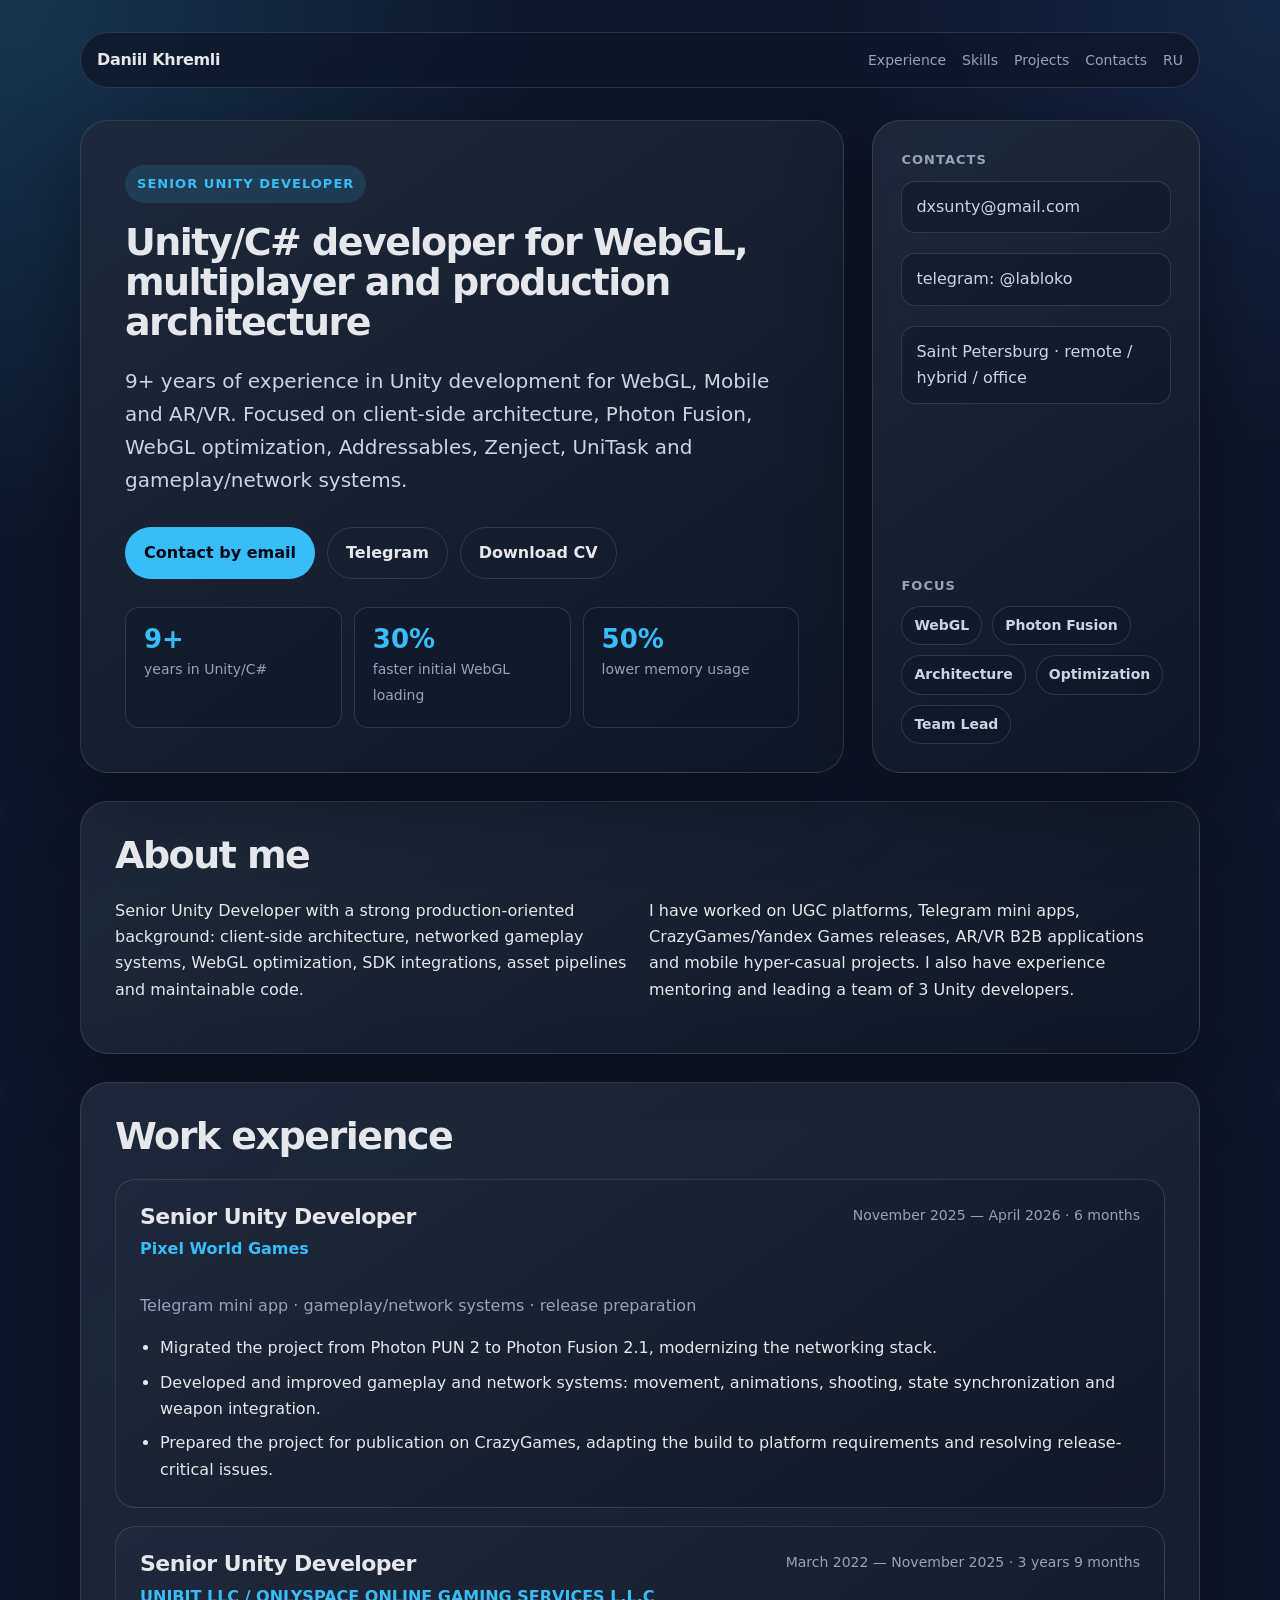
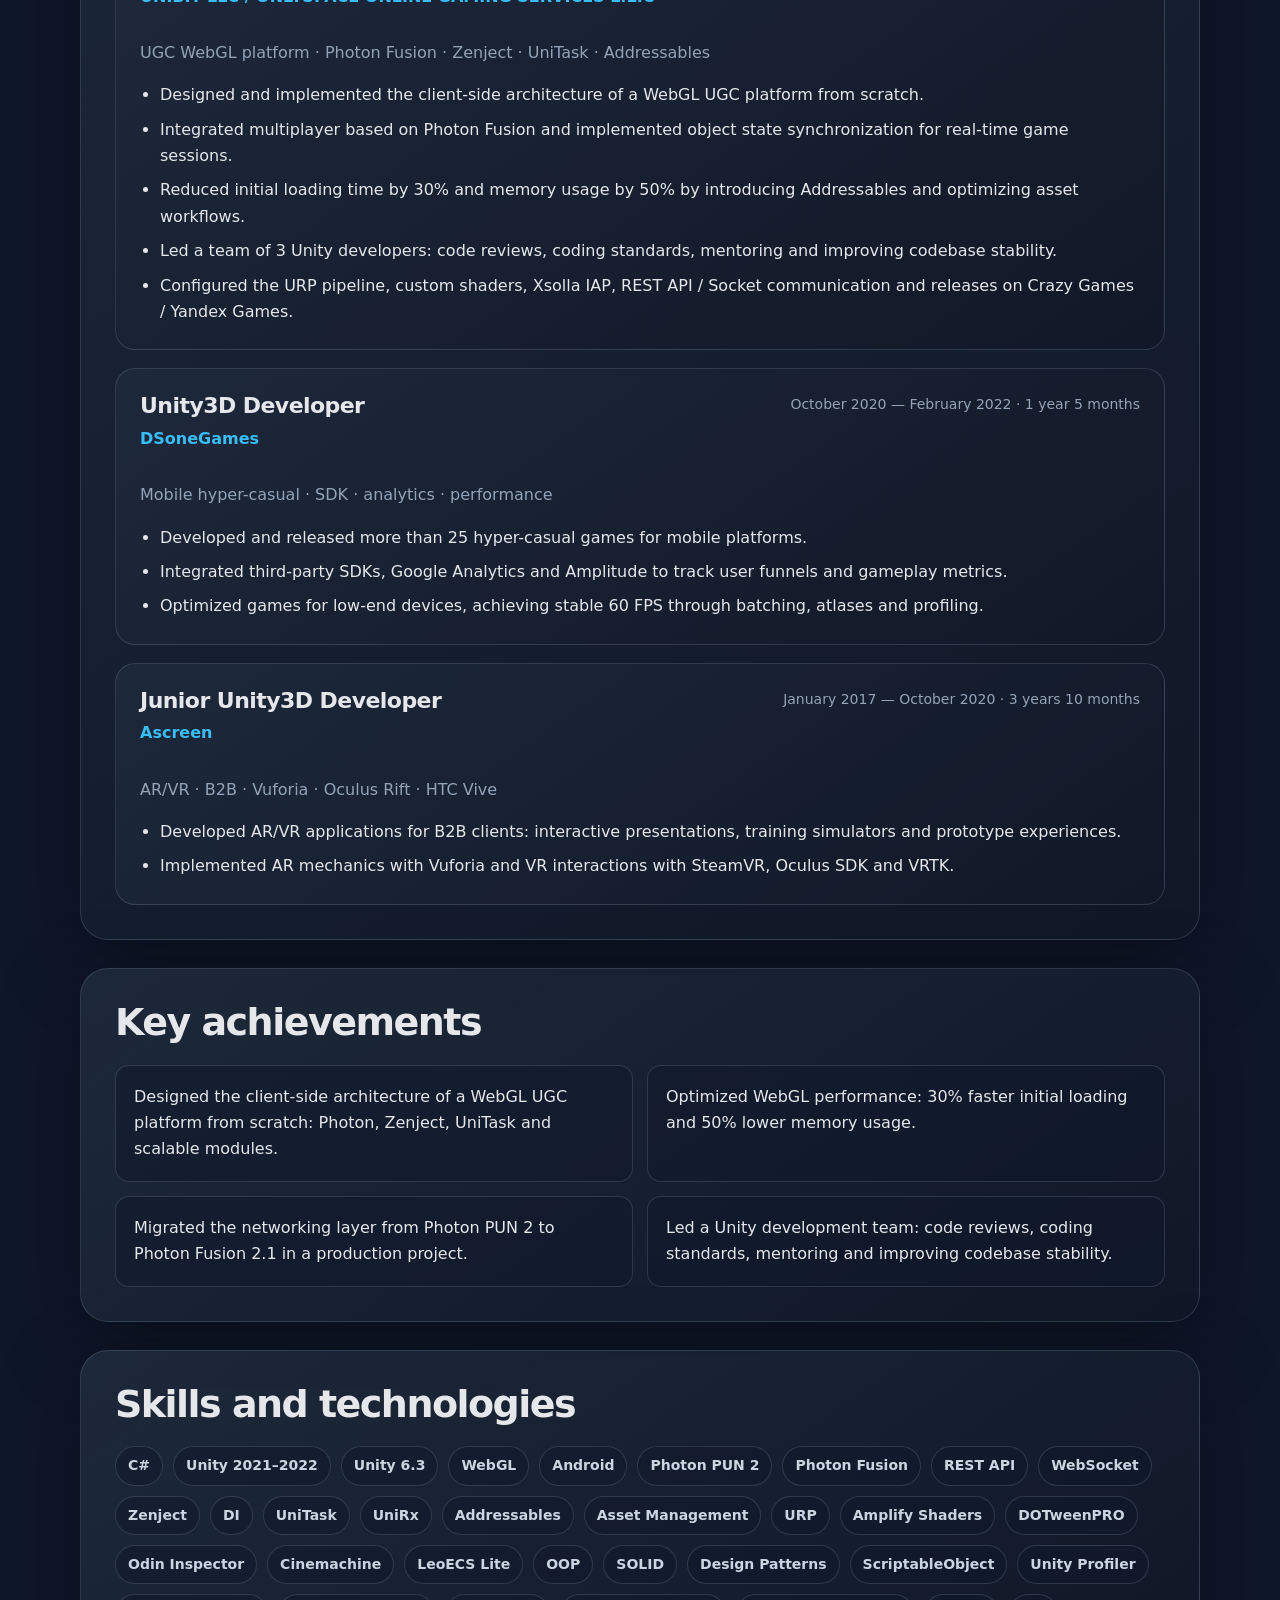
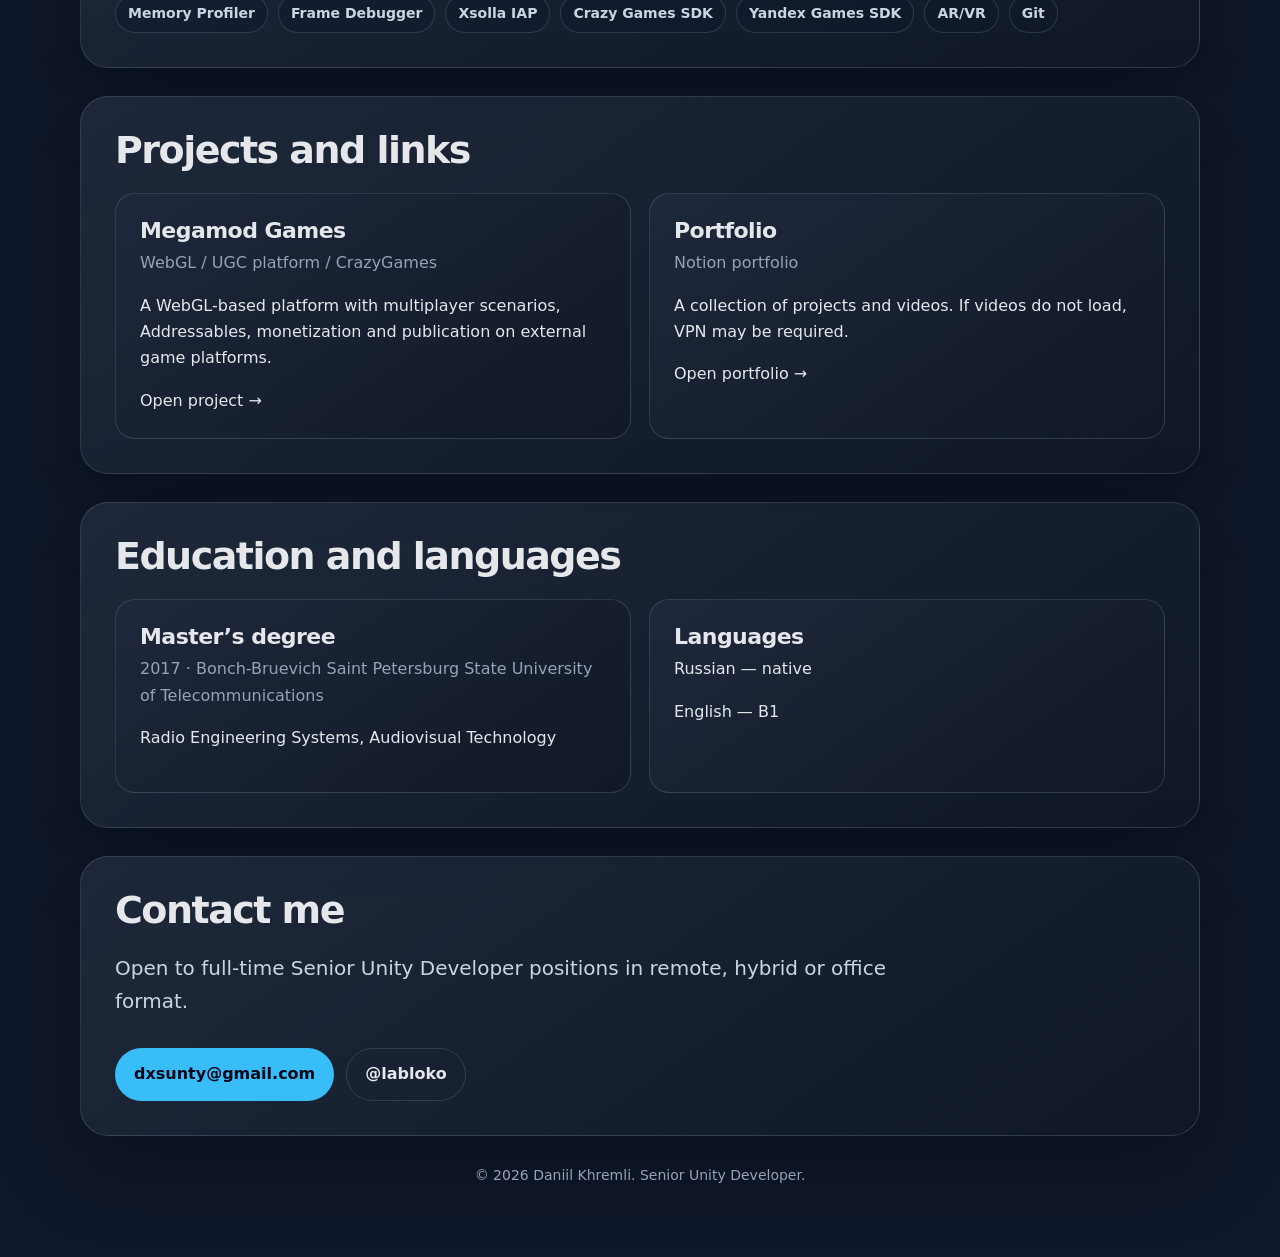
==== cv-en/index-en.html @ f2cdb1a5 "add en version and main index" ====
<!DOCTYPE html>
<html lang="en">
<head>
    <meta charset="UTF-8" />
    <meta name="viewport" content="width=device-width, initial-scale=1.0" />

    <meta name="description" content="Daniil Khremli — Senior Unity Developer. 9+ years of experience in Unity/C#, WebGL, Photon Fusion, Zenject, UniTask, Addressables, AR/VR and mobile development." />
    <meta name="keywords" content="Unity Developer, Senior Unity Developer, Unity WebGL, Photon Fusion, C#, Zenject, UniTask, Addressables, AR VR, Game Developer" />
    <meta name="author" content="Daniil Khremli" />

    <meta property="og:title" content="Daniil Khremli — Senior Unity Developer" />
    <meta property="og:description" content="Senior Unity Developer with 9+ years of experience in WebGL, Mobile, AR/VR, Photon Fusion and Unity project architecture." />
    <meta property="og:type" content="website" />

    <title>Daniil Khremli — Senior Unity Developer</title>

    <link rel="stylesheet" href="../styles.css" />
</head>
<body>
<main class="page">
    <nav class="nav" aria-label="Main navigation">
        <a href="#top" class="nav-name">Daniil Khremli</a>
        <div class="nav-links">
            <a href="#experience">Experience</a>
            <a href="#skills">Skills</a>
            <a href="#projects">Projects</a>
            <a href="#contacts">Contacts</a>
            <a href="../cv-ru/index-ru.html">RU</a>
        </div>
    </nav>

    <header class="hero" id="top">
        <section class="hero-main" aria-labelledby="hero-title">
            <p class="eyebrow">Senior Unity Developer</p>

            <h2 id="hero-title">
                Unity/C# developer for WebGL, multiplayer and production architecture
            </h2>

            <p class="lead">
                9+ years of experience in Unity development for WebGL, Mobile and AR/VR.
                Focused on client-side architecture, Photon Fusion, WebGL optimization,
                Addressables, Zenject, UniTask and gameplay/network systems.
            </p>

            <div class="actions">
                <a class="button" href="mailto:dxsunty@gmail.com">Contact by email</a>
                <a class="button secondary" href="https://t.me/labloko" target="_blank" rel="noopener noreferrer">Telegram</a>
                <a class="button secondary" href="../assets/Daniil-Khremli-CV-EN.pdf" target="_blank" rel="noopener noreferrer">Download CV</a>
            </div>

            <div class="stats" aria-label="Key metrics">
                <div class="stat">
                    <strong>9+</strong>
                    <span>years in Unity/C#</span>
                </div>
                <div class="stat">
                    <strong>30%</strong>
                    <span>faster initial WebGL loading</span>
                </div>
                <div class="stat">
                    <strong>50%</strong>
                    <span>lower memory usage</span>
                </div>
            </div>
        </section>

        <aside class="hero-side" aria-label="Contact information">
            <div>
                <p class="side-title">Contacts</p>
                <ul class="contact-list">
                    <li><a href="mailto:dxsunty@gmail.com">dxsunty@gmail.com</a></li>
                    <li><a href="https://t.me/labloko" target="_blank" rel="noopener noreferrer">telegram: @labloko</a></li>
                    <li><span>Saint Petersburg · remote / hybrid / office</span></li>
                </ul>
            </div>

            <div>
                <p class="side-title">Focus</p>
                <div class="tags">
                    <span class="tag">WebGL</span>
                    <span class="tag">Photon Fusion</span>
                    <span class="tag">Architecture</span>
                    <span class="tag">Optimization</span>
                    <span class="tag">Team Lead</span>
                </div>
            </div>
        </aside>
    </header>

    <section class="section" aria-labelledby="about-title">
        <h2 id="about-title">About me</h2>
        <div class="grid-2">
            <p>
                Senior Unity Developer with a strong production-oriented background:
                client-side architecture, networked gameplay systems, WebGL optimization,
                SDK integrations, asset pipelines and maintainable code.
            </p>
            <p>
                I have worked on UGC platforms, Telegram mini apps, CrazyGames/Yandex Games
                releases, AR/VR B2B applications and mobile hyper-casual projects.
                I also have experience mentoring and leading a team of 3 Unity developers.
            </p>
        </div>
    </section>

    <section class="section" id="experience" aria-labelledby="experience-title">
        <h2 id="experience-title">Work experience</h2>

        <div class="cards">
            <article class="card">
                <div class="card-header">
                    <div>
                        <h3>Senior Unity Developer</h3>
                        <p class="company">Pixel World Games</p>
                    </div>
                    <p class="period">November 2025 — April 2026 · 6 months</p>
                </div>

                <p class="muted">Telegram mini app · gameplay/network systems · release preparation</p>

                <ul>
                    <li>Migrated the project from Photon PUN 2 to Photon Fusion 2.1, modernizing the networking stack.</li>
                    <li>Developed and improved gameplay and network systems: movement, animations, shooting, state synchronization and weapon integration.</li>
                    <li>Prepared the project for publication on CrazyGames, adapting the build to platform requirements and resolving release-critical issues.</li>
                </ul>
            </article>

            <article class="card">
                <div class="card-header">
                    <div>
                        <h3>Senior Unity Developer</h3>
                        <p class="company">UNIBIT LLC / ONLYSPACE ONLINE GAMING SERVICES L.L.C</p>
                    </div>
                    <p class="period">March 2022 — November 2025 · 3 years 9 months</p>
                </div>

                <p class="muted">UGC WebGL platform · Photon Fusion · Zenject · UniTask · Addressables</p>

                <ul>
                    <li>Designed and implemented the client-side architecture of a WebGL UGC platform from scratch.</li>
                    <li>Integrated multiplayer based on Photon Fusion and implemented object state synchronization for real-time game sessions.</li>
                    <li>Reduced initial loading time by 30% and memory usage by 50% by introducing Addressables and optimizing asset workflows.</li>
                    <li>Led a team of 3 Unity developers: code reviews, coding standards, mentoring and improving codebase stability.</li>
                    <li>Configured the URP pipeline, custom shaders, Xsolla IAP, REST API / Socket communication and releases on Crazy Games / Yandex Games.</li>
                </ul>
            </article>

            <article class="card">
                <div class="card-header">
                    <div>
                        <h3>Unity3D Developer</h3>
                        <p class="company">DSoneGames</p>
                    </div>
                    <p class="period">October 2020 — February 2022 · 1 year 5 months</p>
                </div>

                <p class="muted">Mobile hyper-casual · SDK · analytics · performance</p>

                <ul>
                    <li>Developed and released more than 25 hyper-casual games for mobile platforms.</li>
                    <li>Integrated third-party SDKs, Google Analytics and Amplitude to track user funnels and gameplay metrics.</li>
                    <li>Optimized games for low-end devices, achieving stable 60 FPS through batching, atlases and profiling.</li>
                </ul>
            </article>

            <article class="card">
                <div class="card-header">
                    <div>
                        <h3>Junior Unity3D Developer</h3>
                        <p class="company">Ascreen</p>
                    </div>
                    <p class="period">January 2017 — October 2020 · 3 years 10 months</p>
                </div>

                <p class="muted">AR/VR · B2B · Vuforia · Oculus Rift · HTC Vive</p>

                <ul>
                    <li>Developed AR/VR applications for B2B clients: interactive presentations, training simulators and prototype experiences.</li>
                    <li>Implemented AR mechanics with Vuforia and VR interactions with SteamVR, Oculus SDK and VRTK.</li>
                </ul>
            </article>
        </div>
    </section>

    <section class="section" aria-labelledby="achievements-title">
        <h2 id="achievements-title">Key achievements</h2>

        <ul class="highlight-list">
            <li>Designed the client-side architecture of a WebGL UGC platform from scratch: Photon, Zenject, UniTask and scalable modules.</li>
            <li>Optimized WebGL performance: 30% faster initial loading and 50% lower memory usage.</li>
            <li>Migrated the networking layer from Photon PUN 2 to Photon Fusion 2.1 in a production project.</li>
            <li>Led a Unity development team: code reviews, coding standards, mentoring and improving codebase stability.</li>
        </ul>
    </section>

    <section class="section" id="skills" aria-labelledby="skills-title">
        <h2 id="skills-title">Skills and technologies</h2>

        <div class="tags">
            <span class="tag">C#</span>
            <span class="tag">Unity 2021–2022</span>
            <span class="tag">Unity 6.3</span>
            <span class="tag">WebGL</span>
            <span class="tag">Android</span>
            <span class="tag">Photon PUN 2</span>
            <span class="tag">Photon Fusion</span>
            <span class="tag">REST API</span>
            <span class="tag">WebSocket</span>
            <span class="tag">Zenject</span>
            <span class="tag">DI</span>
            <span class="tag">UniTask</span>
            <span class="tag">UniRx</span>
            <span class="tag">Addressables</span>
            <span class="tag">Asset Management</span>
            <span class="tag">URP</span>
            <span class="tag">Amplify Shaders</span>
            <span class="tag">DOTweenPRO</span>
            <span class="tag">Odin Inspector</span>
            <span class="tag">Cinemachine</span>
            <span class="tag">LeoECS Lite</span>
            <span class="tag">OOP</span>
            <span class="tag">SOLID</span>
            <span class="tag">Design Patterns</span>
            <span class="tag">ScriptableObject</span>
            <span class="tag">Unity Profiler</span>
            <span class="tag">Memory Profiler</span>
            <span class="tag">Frame Debugger</span>
            <span class="tag">Xsolla IAP</span>
            <span class="tag">Crazy Games SDK</span>
            <span class="tag">Yandex Games SDK</span>
            <span class="tag">AR/VR</span>
            <span class="tag">Git</span>
        </div>
    </section>

    <section class="section" id="projects" aria-labelledby="projects-title">
        <h2 id="projects-title">Projects and links</h2>

        <div class="grid-2">
            <article class="card">
                <h3>Megamod Games</h3>
                <p class="muted">WebGL / UGC platform / CrazyGames</p>
                <p>
                    A WebGL-based platform with multiplayer scenarios, Addressables,
                    monetization and publication on external game platforms.
                </p>
                <a href="https://www.crazygames.com/game/megamodgames" target="_blank" rel="noopener noreferrer">Open project →</a>
            </article>

            <article class="card">
                <h3>Portfolio</h3>
                <p class="muted">Notion portfolio</p>
                <p>
                    A collection of projects and videos. If videos do not load,
                    VPN may be required.
                </p>
                <a href="https://www.notion.so/daniilkhremli/2b18e0cfb759800e90bde0faaf4b9f69" target="_blank" rel="noopener noreferrer">Open portfolio →</a>
            </article>
        </div>
    </section>

    <section class="section" aria-labelledby="education-title">
        <h2 id="education-title">Education and languages</h2>

        <div class="grid-2">
            <article class="card">
                <h3>Master’s degree</h3>
                <p class="muted">2017 · Bonch-Bruevich Saint Petersburg State University of Telecommunications</p>
                <p>Radio Engineering Systems, Audiovisual Technology</p>
            </article>

            <article class="card">
                <h3>Languages</h3>
                <p>Russian — native</p>
                <p>English — B1</p>
            </article>
        </div>
    </section>

    <section class="section" id="contacts" aria-labelledby="contacts-title">
        <h2 id="contacts-title">Contact me</h2>

        <p class="lead">
            Open to full-time Senior Unity Developer positions in remote, hybrid or office format.
        </p>

        <div class="actions">
            <a class="button" href="mailto:dxsunty@gmail.com">dxsunty@gmail.com</a>
            <a class="button secondary" href="https://t.me/labloko" target="_blank" rel="noopener noreferrer">@labloko</a>
        </div>
    </section>

    <footer class="footer">
        <p>© 2026 Daniil Khremli. Senior Unity Developer.</p>
    </footer>
</main>
</body>
</html>
---- styles.css ----
:root {
    --bg: #0f172a;
    --bg-soft: #111827;
    --card: #1e293b;
    --card-light: #273449;
    --text: #e5e7eb;
    --text-muted: #94a3b8;
    --accent: #38bdf8;
    --accent-soft: rgba(56, 189, 248, 0.14);
    --border: rgba(148, 163, 184, 0.22);
    --shadow: 0 24px 80px rgba(0, 0, 0, 0.34);
    --radius-xl: 28px;
    --radius-lg: 20px;
    --radius-md: 14px;
    --page-width: 1120px;
}

* {
    box-sizing: border-box;
}

html {
    scroll-behavior: smooth;
}

body {
    margin: 0;
    font-family: Inter, ui-sans-serif, system-ui, -apple-system, BlinkMacSystemFont, "Segoe UI", sans-serif;
    background:
            radial-gradient(circle at top left, rgba(56, 189, 248, 0.18), transparent 34rem),
            radial-gradient(circle at top right, rgba(59, 130, 246, 0.14), transparent 28rem),
            var(--bg);
    color: var(--text);
    line-height: 1.65;
}

a {
    color: inherit;
    text-decoration: none;
}

a:hover {
    color: var(--accent);
}

.page {
    width: min(100% - 32px, var(--page-width));
    margin: 0 auto;
    padding: 32px 0 56px;
}

.nav {
    position: sticky;
    top: 12px;
    z-index: 20;
    display: flex;
    align-items: center;
    justify-content: space-between;
    gap: 16px;
    margin-bottom: 32px;
    padding: 14px 16px;
    border: 1px solid var(--border);
    border-radius: 999px;
    background: rgba(15, 23, 42, 0.76);
    backdrop-filter: blur(18px);
}

.nav-name {
    font-weight: 800;
    letter-spacing: -0.02em;
}

.nav-links {
    display: flex;
    gap: 16px;
    color: var(--text-muted);
    font-size: 14px;
}

.hero {
    display: grid;
    grid-template-columns: minmax(0, 1.4fr) minmax(320px, 0.6fr);
    gap: 28px;
    align-items: stretch;
}

.hero-main,
.hero-side,
.section,
.card {
    border: 1px solid var(--border);
    background: linear-gradient(145deg, rgba(30, 41, 59, 0.96), rgba(17, 24, 39, 0.94));
    box-shadow: var(--shadow);
}

.hero-main {
    padding: 44px;
    border-radius: var(--radius-xl);
}

.hero-side {
    display: flex;
    flex-direction: column;
    justify-content: space-between;
    gap: 22px;
    padding: 28px;
    border-radius: var(--radius-xl);
}

.eyebrow {
    display: inline-flex;
    width: fit-content;
    margin: 0 0 20px;
    padding: 8px 12px;
    border-radius: 999px;
    background: var(--accent-soft);
    color: var(--accent);
    font-size: 13px;
    font-weight: 800;
    letter-spacing: 0.08em;
    text-transform: uppercase;
}

h1,
h2,
h3,
p {
    margin-top: 0;
}

h1 {
    max-width: 820px;
    margin-bottom: 20px;
    font-size: clamp(42px, 7vw, 76px);
    line-height: 0.96;
    letter-spacing: -0.065em;
}

h2 {
    margin-bottom: 22px;
    font-size: clamp(26px, 4vw, 38px);
    line-height: 1.05;
    letter-spacing: -0.04em;
}

h3 {
    margin-bottom: 6px;
    font-size: 22px;
    line-height: 1.2;
    letter-spacing: -0.025em;
}

.lead {
    max-width: 780px;
    margin-bottom: 28px;
    color: #cbd5e1;
    font-size: 20px;
}

.actions {
    display: flex;
    flex-wrap: wrap;
    gap: 12px;
    margin-top: 30px;
}

.button {
    display: inline-flex;
    align-items: center;
    justify-content: center;
    min-height: 46px;
    padding: 12px 18px;
    border-radius: 999px;
    border: 1px solid transparent;
    background: var(--accent);
    color: #020617;
    font-weight: 800;
    transition: transform 0.18s ease, border-color 0.18s ease, background 0.18s ease;
}

.button:hover {
    transform: translateY(-2px);
    color: #020617;
    background: #7dd3fc;
}

.button.secondary {
    background: transparent;
    color: var(--text);
    border-color: var(--border);
}

.button.secondary:hover {
    color: var(--accent);
    border-color: rgba(56, 189, 248, 0.7);
    background: var(--accent-soft);
}

.stats {
    display: grid;
    grid-template-columns: repeat(3, 1fr);
    gap: 12px;
    margin-top: 28px;
}

.stat {
    padding: 18px;
    border: 1px solid var(--border);
    border-radius: var(--radius-md);
    background: rgba(15, 23, 42, 0.48);
}

.stat strong {
    display: block;
    margin-bottom: 4px;
    color: var(--accent);
    font-size: 26px;
    line-height: 1;
}

.stat span {
    color: var(--text-muted);
    font-size: 14px;
}

.contact-list {
    display: grid;
    gap: 12px;
    margin: 0;
    padding: 0;
    list-style: none;
}

.contact-list a,
.contact-list span {
    display: block;
    padding: 12px 14px;
    border-radius: var(--radius-md);
    background: rgba(15, 23, 42, 0.52);
    border: 1px solid var(--border);
    color: #cbd5e1;
    overflow-wrap: anywhere;
}

.side-title {
    margin-bottom: 10px;
    color: var(--text-muted);
    font-size: 13px;
    font-weight: 800;
    letter-spacing: 0.08em;
    text-transform: uppercase;
}

.section {
    margin-top: 28px;
    padding: 34px;
    border-radius: var(--radius-xl);
}

.grid-2 {
    display: grid;
    grid-template-columns: repeat(2, minmax(0, 1fr));
    gap: 18px;
}

.cards {
    display: grid;
    gap: 18px;
}

.card {
    padding: 24px;
    border-radius: var(--radius-lg);
    box-shadow: none;
}

.card-header {
    display: flex;
    justify-content: space-between;
    gap: 18px;
    margin-bottom: 14px;
}

.company {
    color: var(--accent);
    font-weight: 800;
}

.period {
    flex: 0 0 auto;
    color: var(--text-muted);
    font-size: 14px;
    text-align: right;
}

.muted {
    color: var(--text-muted);
}

ul {
    margin: 14px 0 0;
    padding-left: 20px;
}

li + li {
    margin-top: 8px;
}

.tags {
    display: flex;
    flex-wrap: wrap;
    gap: 10px;
}

.tag {
    display: inline-flex;
    align-items: center;
    min-height: 34px;
    padding: 7px 12px;
    border: 1px solid var(--border);
    border-radius: 999px;
    background: rgba(15, 23, 42, 0.48);
    color: #cbd5e1;
    font-size: 14px;
    font-weight: 650;
}

.highlight-list {
    display: grid;
    grid-template-columns: repeat(2, minmax(0, 1fr));
    gap: 14px;
    margin-top: 0;
    padding-left: 0;
    list-style: none;
}

.highlight-list li {
    margin: 0;
    padding: 18px;
    border: 1px solid var(--border);
    border-radius: var(--radius-md);
    background: rgba(15, 23, 42, 0.48);
}

.footer {
    margin-top: 28px;
    color: var(--text-muted);
    text-align: center;
    font-size: 14px;
}

@media (max-width: 900px) {
    .hero,
    .grid-2,
    .highlight-list {
        grid-template-columns: 1fr;
    }

    .hero-main {
        padding: 32px;
    }

    .stats {
        grid-template-columns: 1fr;
    }
}

@media (max-width: 680px) {
    .page {
        width: min(100% - 22px, var(--page-width));
        padding-top: 16px;
    }

    .nav {
        position: static;
        align-items: flex-start;
        border-radius: 22px;
    }

    .nav-links {
        display: none;
    }

    .hero-main,
    .hero-side,
    .section {
        padding: 24px;
        border-radius: 22px;
    }

    .card-header {
        flex-direction: column;
        gap: 4px;
    }

    .period {
        text-align: left;
    }

    .actions {
        flex-direction: column;
    }

    .button {
        width: 100%;
    }
}
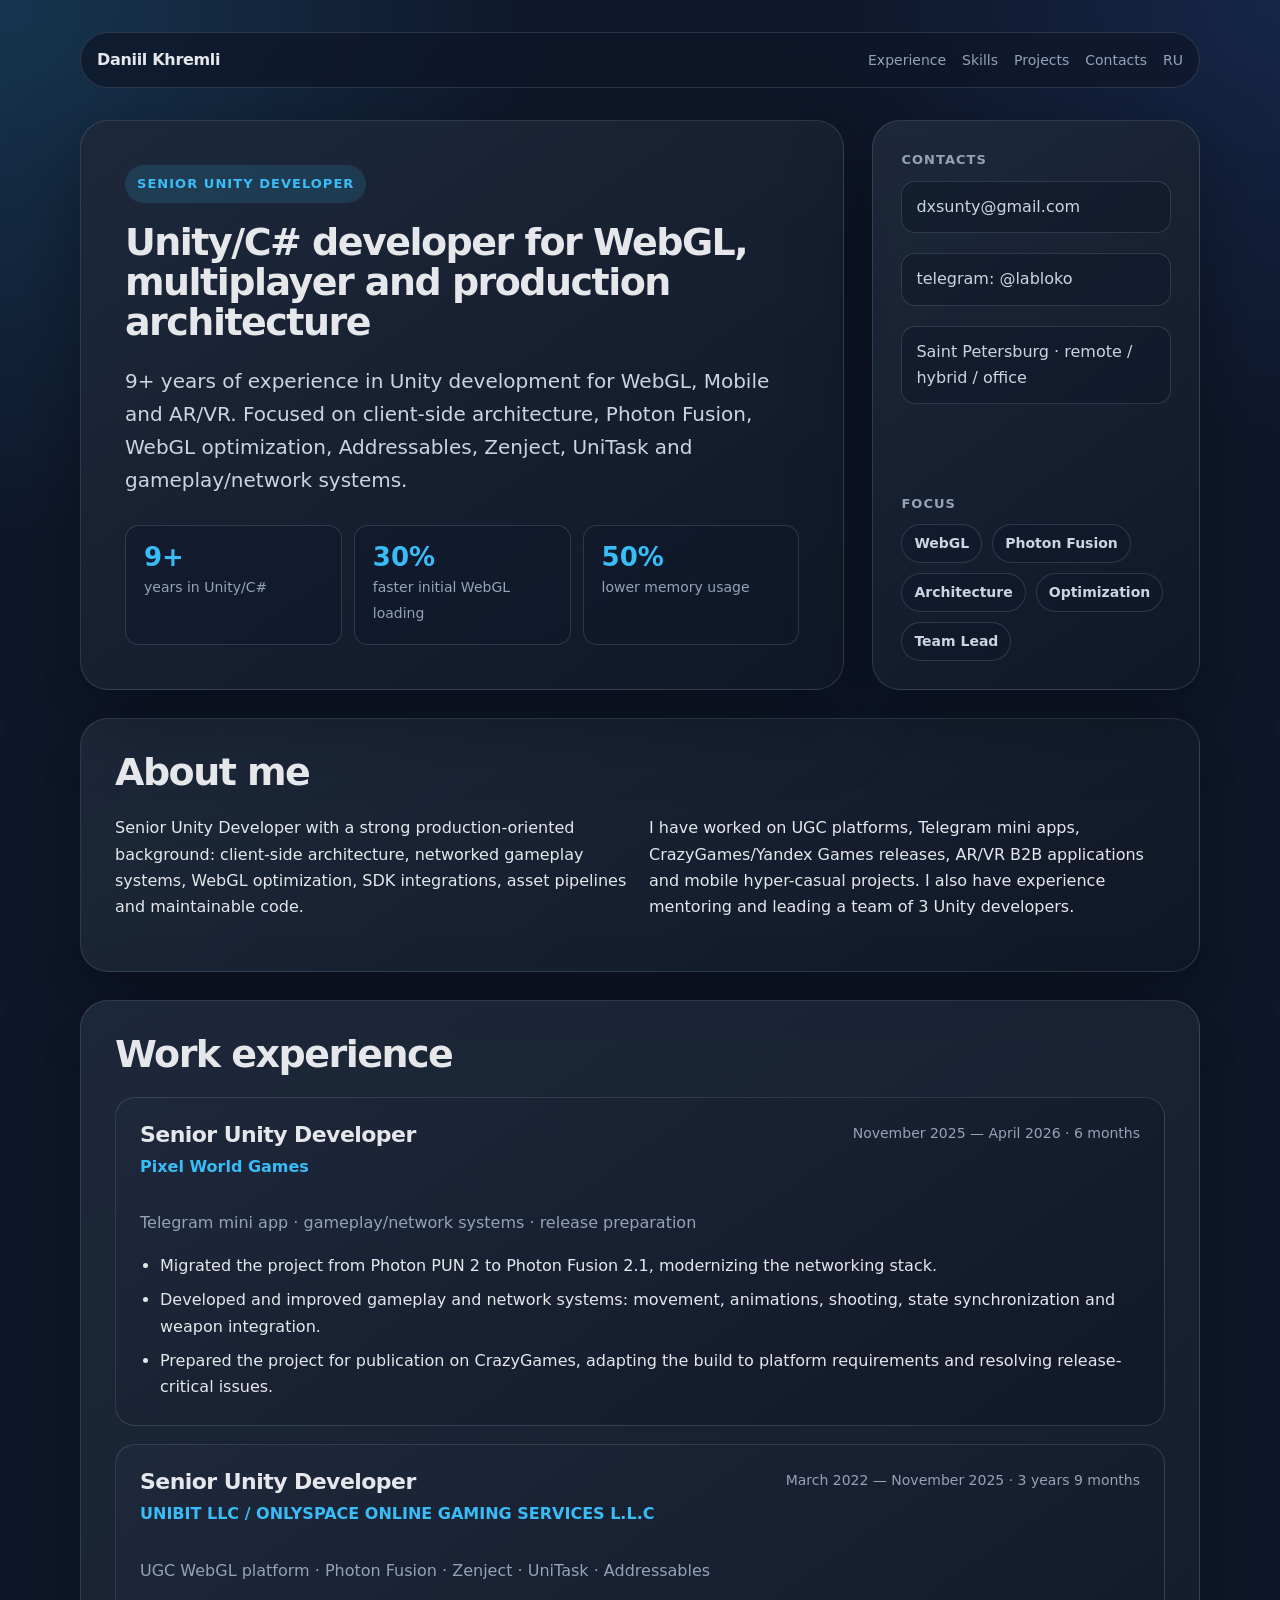
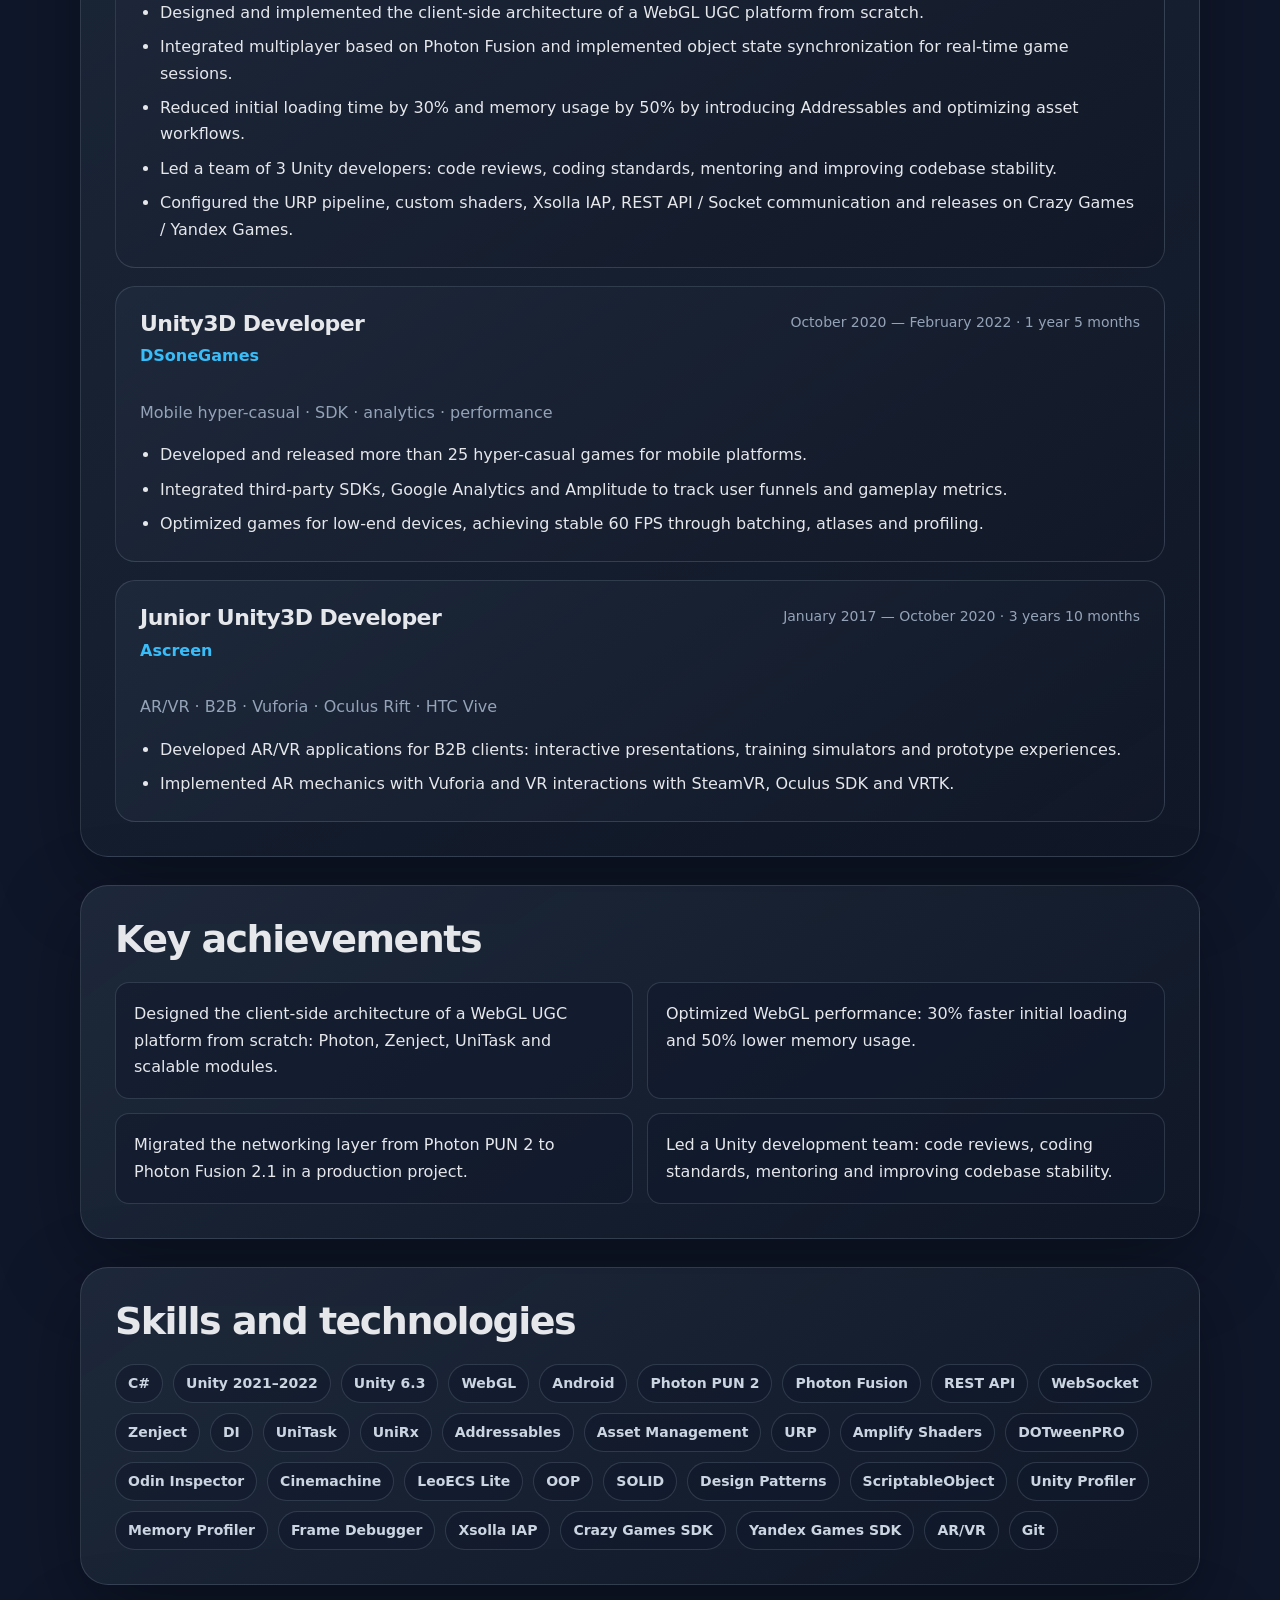
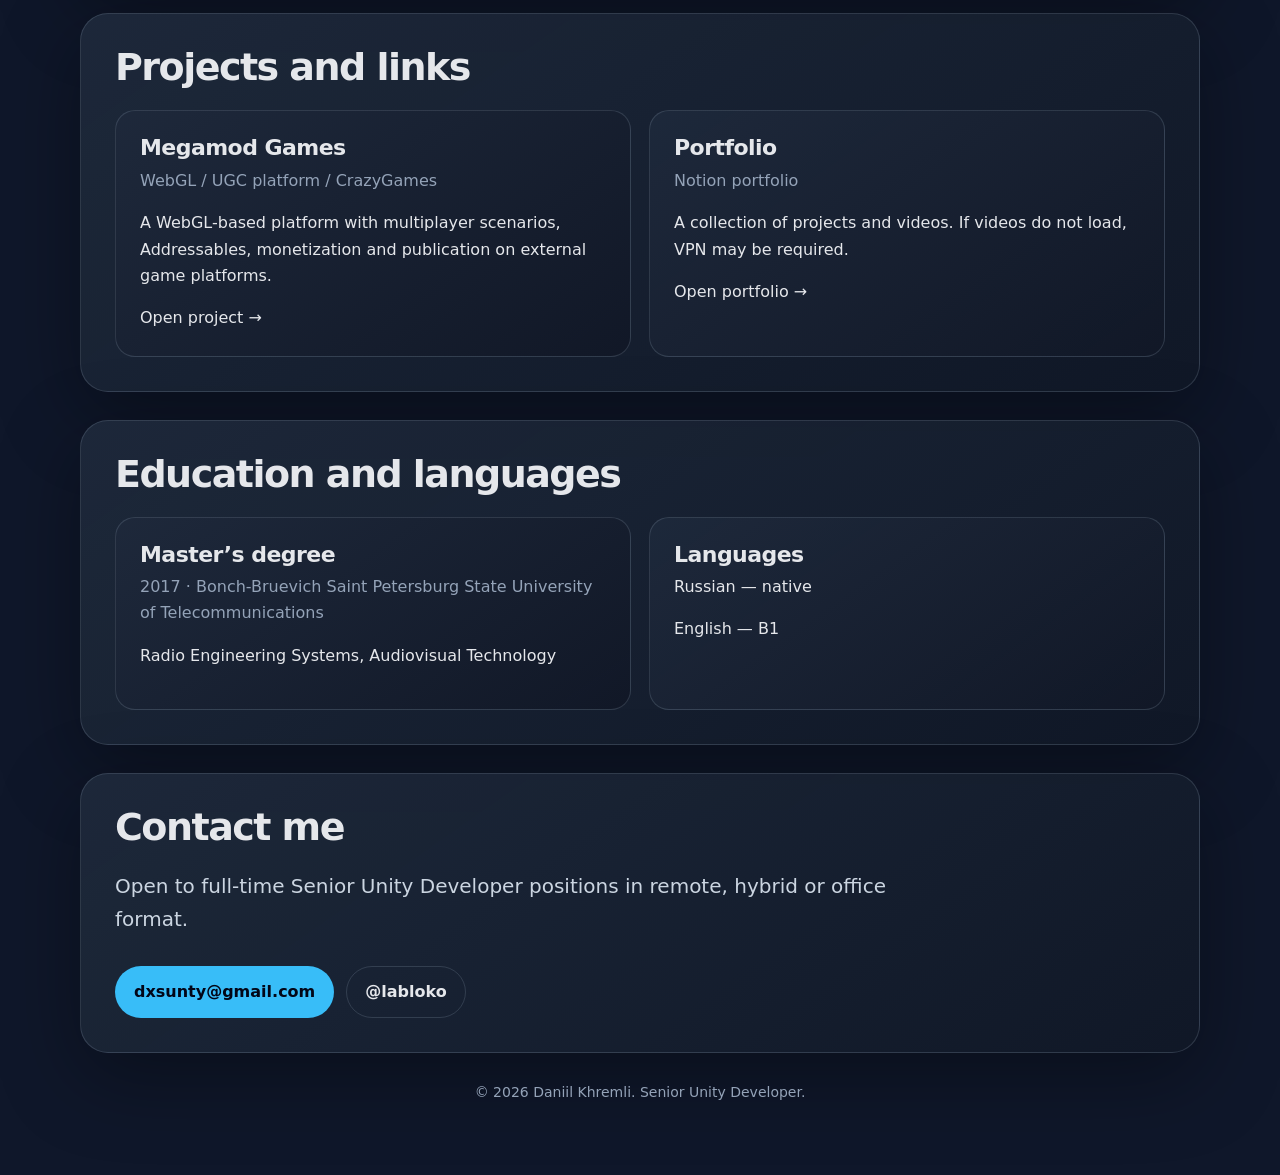
==== commit bcb28524: "remove buttons" ====
--- a/cv-en/index-en.html
+++ b/cv-en/index-en.html
@@ -42,12 +42,6 @@
                 Focused on client-side architecture, Photon Fusion, WebGL optimization,
                 Addressables, Zenject, UniTask and gameplay/network systems.
             </p>
-
-            <div class="actions">
-                <a class="button" href="mailto:dxsunty@gmail.com">Contact by email</a>
-                <a class="button secondary" href="https://t.me/labloko" target="_blank" rel="noopener noreferrer">Telegram</a>
-                <a class="button secondary" href="../assets/Daniil-Khremli-CV-EN.pdf" target="_blank" rel="noopener noreferrer">Download CV</a>
-            </div>
 
             <div class="stats" aria-label="Key metrics">
                 <div class="stat">
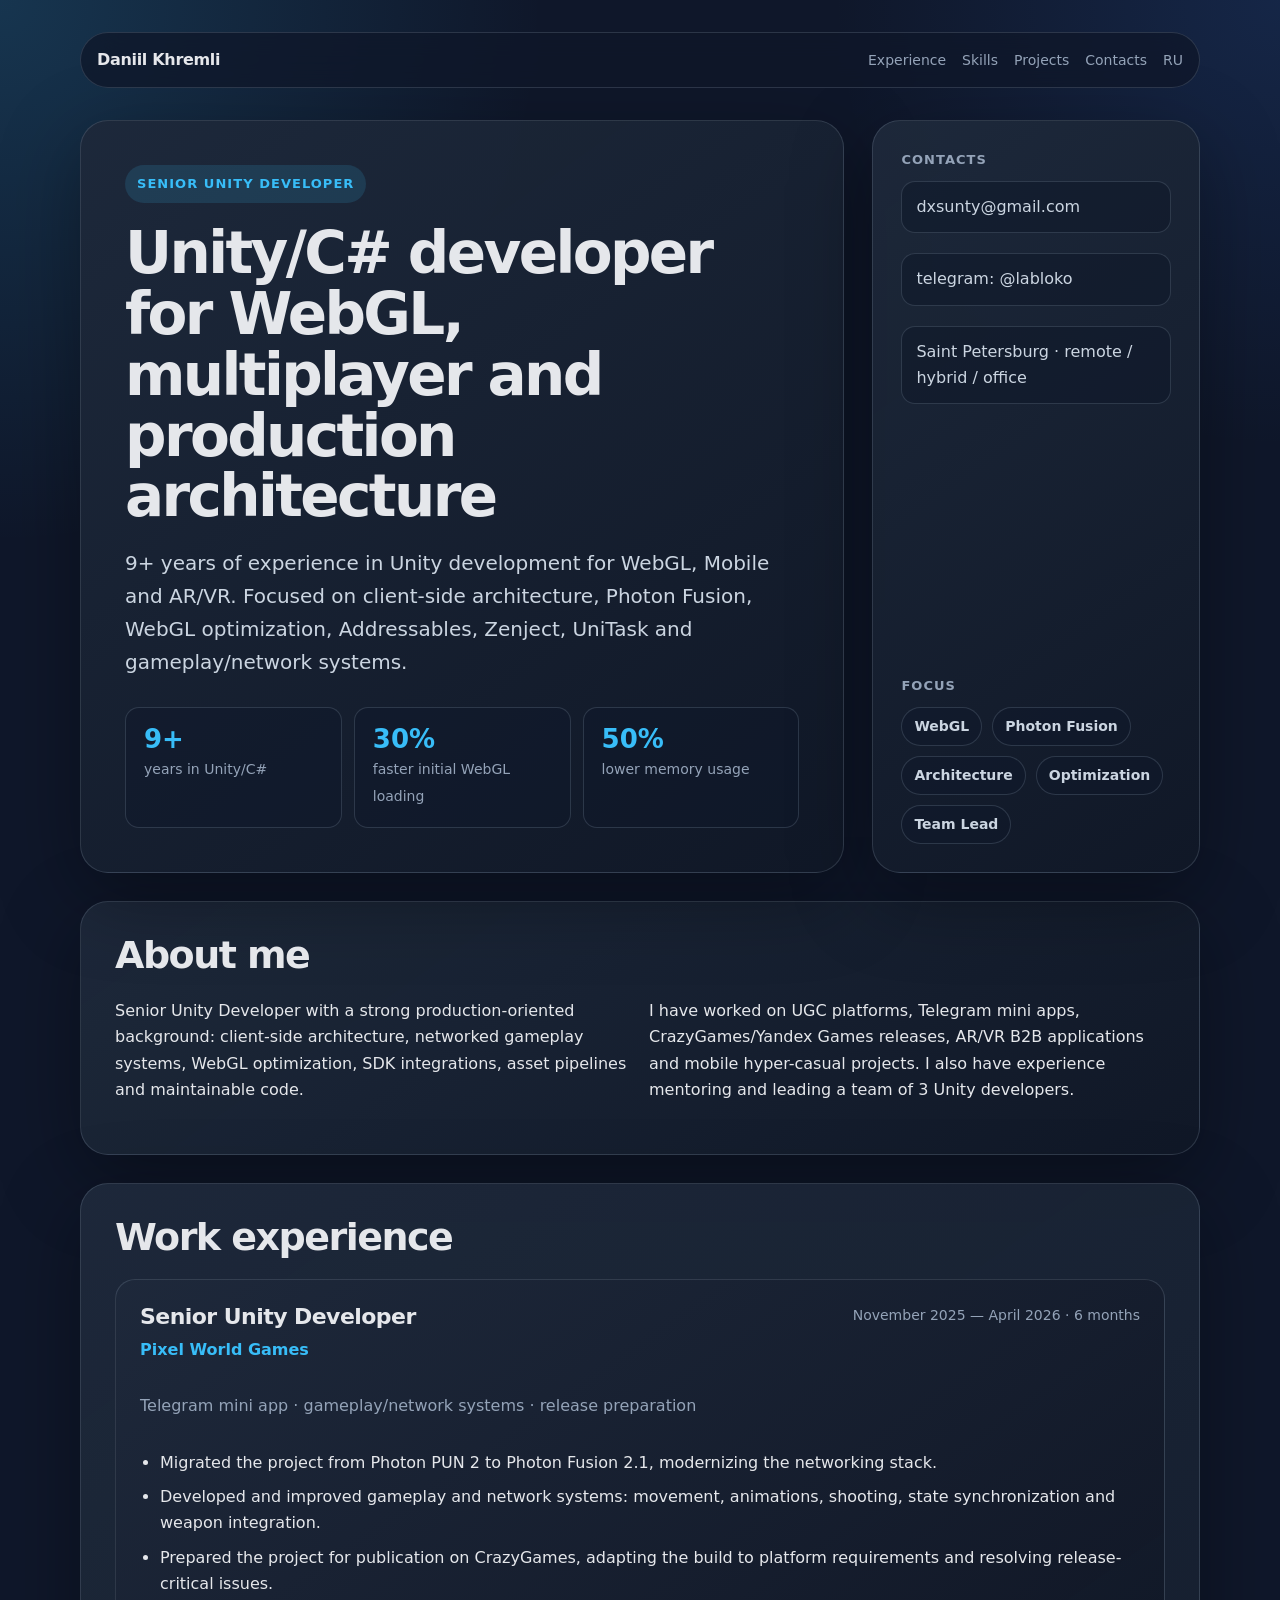
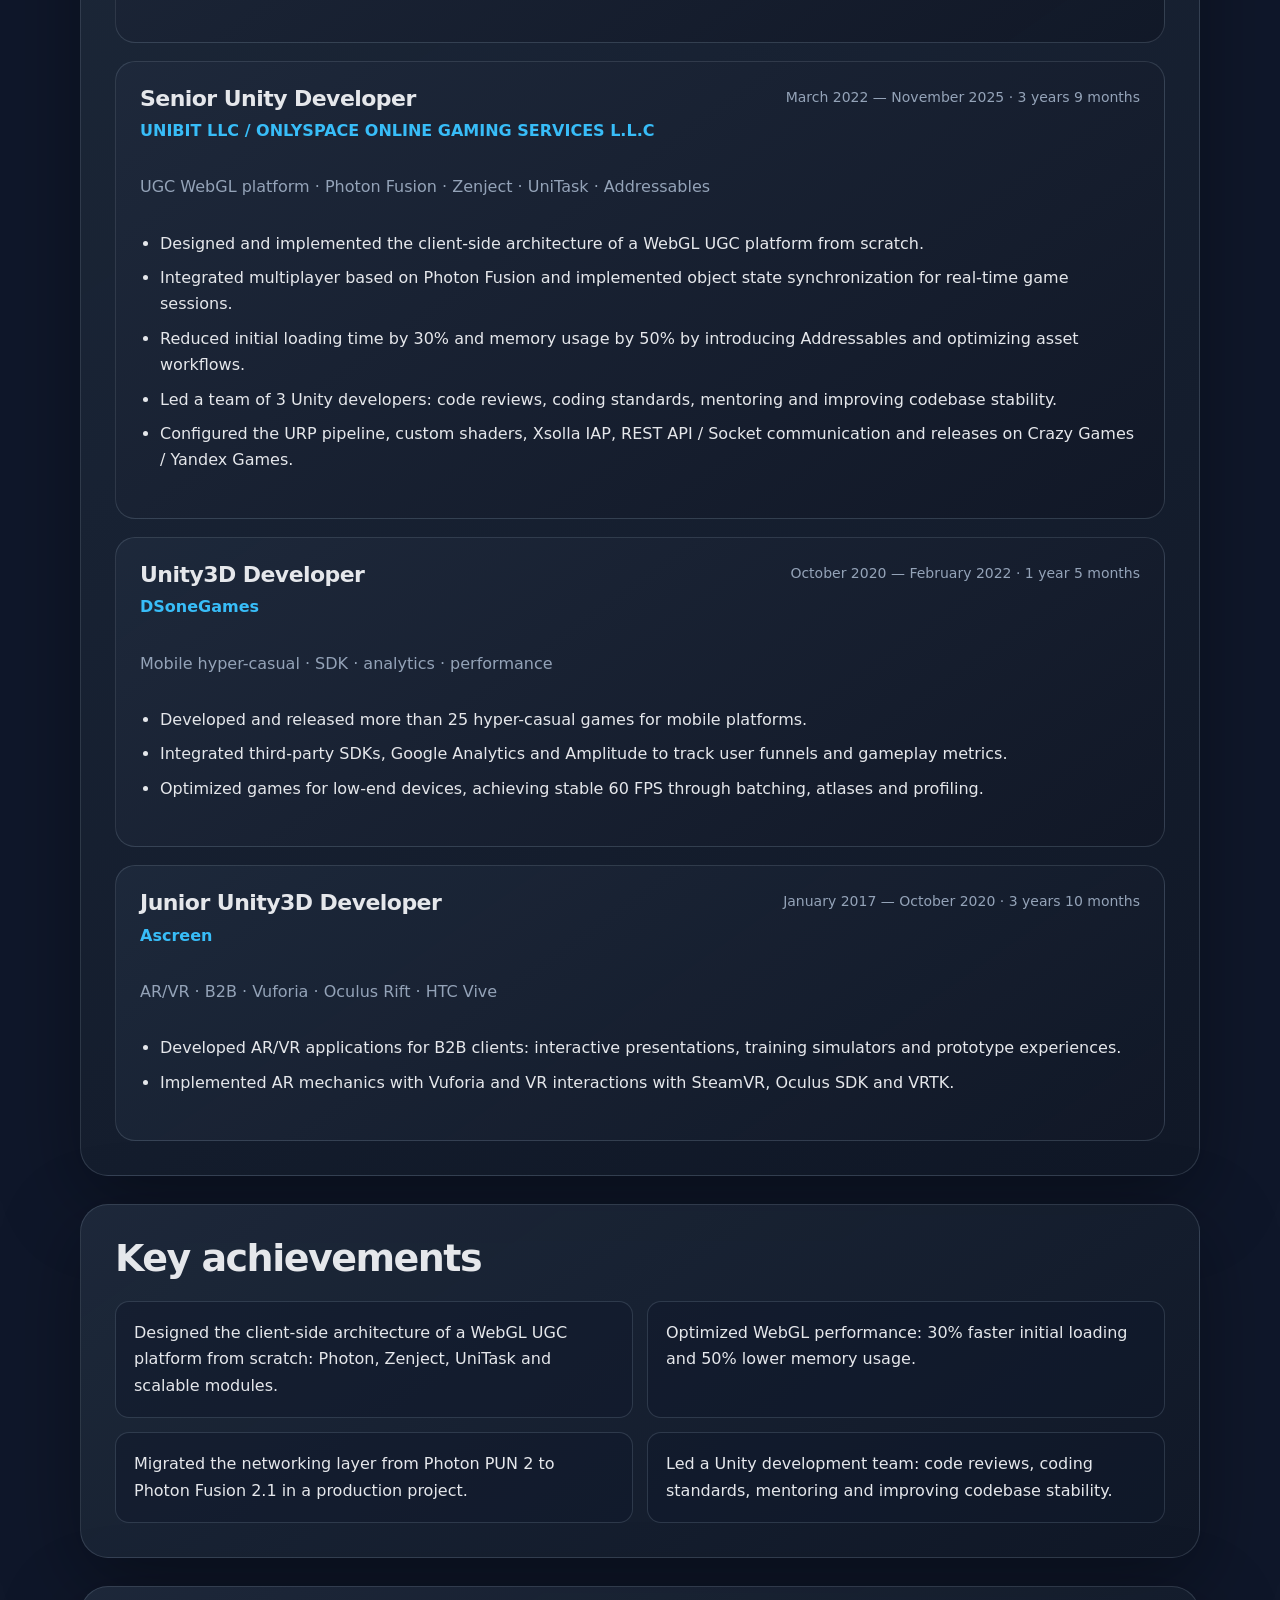
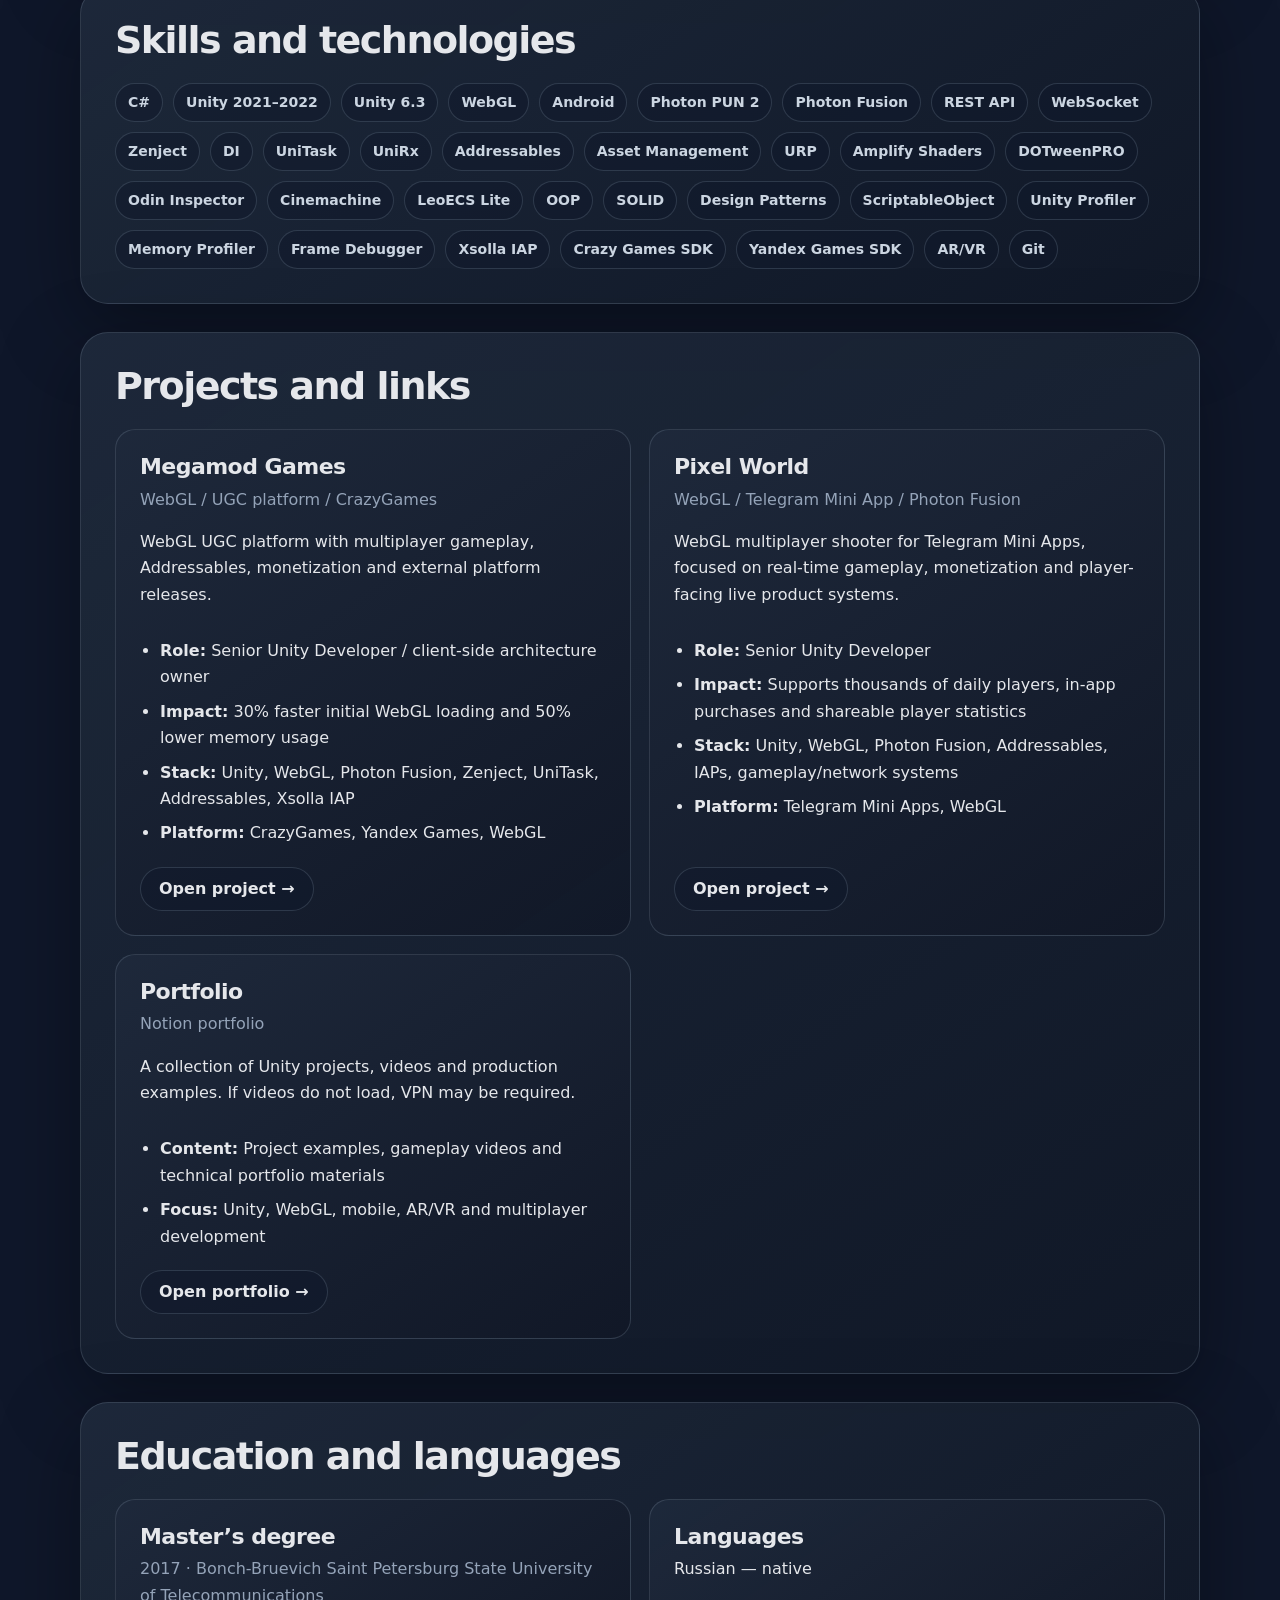
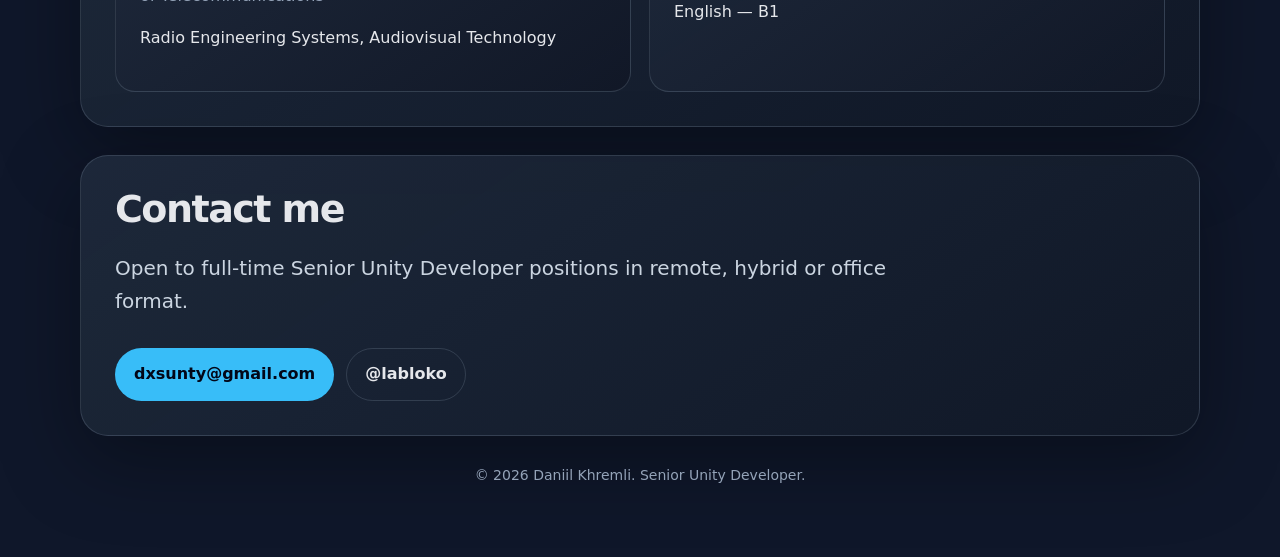
==== commit c3de9111: "update visual, add pw game information" ====
--- a/cv-en/index-en.html
+++ b/cv-en/index-en.html
@@ -11,8 +11,82 @@
     <meta property="og:title" content="Daniil Khremli — Senior Unity Developer" />
     <meta property="og:description" content="Senior Unity Developer with 9+ years of experience in WebGL, Mobile, AR/VR, Photon Fusion and Unity project architecture." />
     <meta property="og:type" content="website" />
+    <meta property="og:url" content="https://YOUR_GITHUB_PAGES_URL/cv-en/index-en.html" />
+
+    <link rel="canonical" href="https://YOUR_GITHUB_PAGES_URL/cv-en/index-en.html" />
+    <link rel="alternate" hreflang="en" href="https://YOUR_GITHUB_PAGES_URL/cv-en/index-en.html" />
+    <link rel="alternate" hreflang="ru" href="https://YOUR_GITHUB_PAGES_URL/cv-ru/index-ru.html" />
+    <link rel="alternate" hreflang="x-default" href="https://YOUR_GITHUB_PAGES_URL/" />
 
     <title>Daniil Khremli — Senior Unity Developer</title>
+
+    <script type="application/ld+json">
+    {
+        "@context": "https://schema.org",
+        "@type": "Person",
+        "name": "Daniil Khremli",
+        "alternateName": [
+            "Daniil Khremli",
+            "Хремли Даниил",
+            "iabloko"
+        ],
+        "jobTitle": "Senior Unity Developer",
+        "description": "Senior Unity Developer with 9+ years of experience in Unity/C#, WebGL, Photon Fusion, Zenject, UniTask, Addressables, AR/VR and mobile development.",
+        "email": "mailto:dxsunty@gmail.com",
+        "url": "https://YOUR_GITHUB_PAGES_URL/cv-en/index-en.html",
+        "sameAs": [
+            "https://t.me/labloko",
+            "https://www.crazygames.com/game/megamodgames",
+            "https://pw.game/",
+            "https://daniilkhremli.notion.site/Khremli-Daniil-3558e0cfb75980f28465c7d441dc53a8?pvs=74"
+        ],
+        "knowsAbout": [
+            "Unity",
+            "C#",
+            "Unity WebGL",
+            "Photon Fusion",
+            "Photon PUN 2",
+            "Zenject",
+            "UniTask",
+            "Addressables",
+            "AR/VR",
+            "Mobile game development",
+            "Gameplay systems",
+            "Network synchronization",
+            "Unity optimization",
+            "CrazyGames SDK",
+            "Yandex Games SDK",
+            "Telegram Mini Apps",
+            "REST API",
+            "WebSocket"
+        ],
+        "hasOccupation": {
+            "@type": "Occupation",
+            "name": "Senior Unity Developer",
+            "skills": "Unity, C#, WebGL, Photon Fusion, Zenject, UniTask, Addressables, AR/VR, mobile development, gameplay systems, network synchronization, optimization"
+        },
+        "workExample": [
+            {
+                "@type": "CreativeWork",
+                "name": "Megamod Games",
+                "url": "https://www.crazygames.com/game/megamodgames",
+                "description": "WebGL UGC platform with multiplayer gameplay, Addressables, monetization and external platform releases."
+            },
+            {
+                "@type": "CreativeWork",
+                "name": "Pixel World",
+                "url": "https://pw.game/",
+                "description": "WebGL multiplayer shooter for Telegram Mini Apps supporting thousands of daily players, in-app purchases and shareable player statistics."
+            },
+            {
+                "@type": "CreativeWork",
+                "name": "Portfolio",
+                "url": "https://daniilkhremli.notion.site/Khremli-Daniil-3558e0cfb75980f28465c7d441dc53a8?pvs=74",
+                "description": "Collection of Unity projects, videos and portfolio materials."
+            }
+        ]
+    }
+        </script>
 
     <link rel="stylesheet" href="../styles.css" />
 </head>
@@ -33,9 +107,9 @@
         <section class="hero-main" aria-labelledby="hero-title">
             <p class="eyebrow">Senior Unity Developer</p>
 
-            <h2 id="hero-title">
+            <h1 id="hero-title">
                 Unity/C# developer for WebGL, multiplayer and production architecture
-            </h2>
+            </h1>
 
             <p class="lead">
                 9+ years of experience in Unity development for WebGL, Mobile and AR/VR.
@@ -232,24 +306,50 @@
         <h2 id="projects-title">Projects and links</h2>
 
         <div class="grid-2">
-            <article class="card">
-                <h3>Megamod Games</h3>
+            <article class="card" itemscope itemtype="https://schema.org/CreativeWork">
+                <h3 itemprop="name">Megamod Games</h3>
                 <p class="muted">WebGL / UGC platform / CrazyGames</p>
-                <p>
-                    A WebGL-based platform with multiplayer scenarios, Addressables,
-                    monetization and publication on external game platforms.
+                <p itemprop="description">
+                    WebGL UGC platform with multiplayer gameplay, Addressables,
+                    monetization and external platform releases.
                 </p>
-                <a href="https://www.crazygames.com/game/megamodgames" target="_blank" rel="noopener noreferrer">Open project →</a>
-            </article>
-
-            <article class="card">
-                <h3>Portfolio</h3>
+                <ul>
+                    <li><strong>Role:</strong> Senior Unity Developer / client-side architecture owner</li>
+                    <li><strong>Impact:</strong> 30% faster initial WebGL loading and 50% lower memory usage</li>
+                    <li><strong>Stack:</strong> Unity, WebGL, Photon Fusion, Zenject, UniTask, Addressables, Xsolla IAP</li>
+                    <li><strong>Platform:</strong> CrazyGames, Yandex Games, WebGL</li>
+                </ul>
+                <a itemprop="url" href="https://www.crazygames.com/game/megamodgames" target="_blank" rel="noopener noreferrer">Open project →</a>
+            </article>
+
+            <article class="card" itemscope itemtype="https://schema.org/CreativeWork">
+                <h3 itemprop="name">Pixel World</h3>
+                <p class="muted">WebGL / Telegram Mini App / Photon Fusion</p>
+                <p itemprop="description">
+                    WebGL multiplayer shooter for Telegram Mini Apps, focused on real-time gameplay,
+                    monetization and player-facing live product systems.
+                </p>
+                <ul>
+                    <li><strong>Role:</strong> Senior Unity Developer</li>
+                    <li><strong>Impact:</strong> Supports thousands of daily players, in-app purchases and shareable player statistics</li>
+                    <li><strong>Stack:</strong> Unity, WebGL, Photon Fusion, Addressables, IAPs, gameplay/network systems</li>
+                    <li><strong>Platform:</strong> Telegram Mini Apps, WebGL</li>
+                </ul>
+                <a itemprop="url" href="https://pw.game/" target="_blank" rel="noopener noreferrer">Open project →</a>
+            </article>
+
+            <article class="card" itemscope itemtype="https://schema.org/CreativeWork">
+                <h3 itemprop="name">Portfolio</h3>
                 <p class="muted">Notion portfolio</p>
-                <p>
-                    A collection of projects and videos. If videos do not load,
-                    VPN may be required.
+                <p itemprop="description">
+                    A collection of Unity projects, videos and production examples.
+                    If videos do not load, VPN may be required.
                 </p>
-                <a href="https://www.notion.so/daniilkhremli/2b18e0cfb759800e90bde0faaf4b9f69" target="_blank" rel="noopener noreferrer">Open portfolio →</a>
+                <ul>
+                    <li><strong>Content:</strong> Project examples, gameplay videos and technical portfolio materials</li>
+                    <li><strong>Focus:</strong> Unity, WebGL, mobile, AR/VR and multiplayer development</li>
+                </ul>
+                <a itemprop="url" href="https://daniilkhremli.notion.site/Khremli-Daniil-3558e0cfb75980f28465c7d441dc53a8?pvs=74" target="_blank" rel="noopener noreferrer">Open portfolio →</a>
             </article>
         </div>
     </section>
--- a/styles.css
+++ b/styles.css
@@ -26,10 +26,9 @@
 body {
     margin: 0;
     font-family: Inter, ui-sans-serif, system-ui, -apple-system, BlinkMacSystemFont, "Segoe UI", sans-serif;
-    background:
-            radial-gradient(circle at top left, rgba(56, 189, 248, 0.18), transparent 34rem),
-            radial-gradient(circle at top right, rgba(59, 130, 246, 0.14), transparent 28rem),
-            var(--bg);
+    background: radial-gradient(circle at top left, rgba(56, 189, 248, 0.18), transparent 34rem),
+    radial-gradient(circle at top right, rgba(59, 130, 246, 0.14), transparent 28rem),
+    var(--bg);
     color: var(--text);
     line-height: 1.65;
 }
@@ -129,11 +128,11 @@
 }
 
 h1 {
-    max-width: 820px;
+    max-width: 760px;
     margin-bottom: 20px;
-    font-size: clamp(42px, 7vw, 76px);
-    line-height: 0.96;
-    letter-spacing: -0.065em;
+    font-size: clamp(36px, 5vw, 58px);
+    line-height: 1.05;
+    letter-spacing: -0.045em;
 }
 
 h2 {
@@ -269,9 +268,39 @@
 }
 
 .card {
+    display: flex;
+    flex-direction: column;
     padding: 24px;
     border-radius: var(--radius-lg);
     box-shadow: none;
+}
+
+.card > a {
+    display: inline-flex;
+    align-items: center;
+    justify-content: center;
+    width: fit-content;
+    min-height: 44px;
+    margin-top: auto;
+    padding: 10px 18px;
+    border: 1px solid var(--border);
+    border-radius: 999px;
+    background: rgba(15, 23, 42, 0.48);
+    color: var(--text);
+    font-weight: 800;
+    line-height: 1;
+    transition: transform 0.18s ease, border-color 0.18s ease, background 0.18s ease, color 0.18s ease;
+}
+
+.card > a:hover {
+    transform: translateY(-2px);
+    color: var(--accent);
+    border-color: rgba(56, 189, 248, 0.7);
+    background: var(--accent-soft);
+}
+
+.card ul {
+    margin-bottom: 20px;
 }
 
 .card-header {
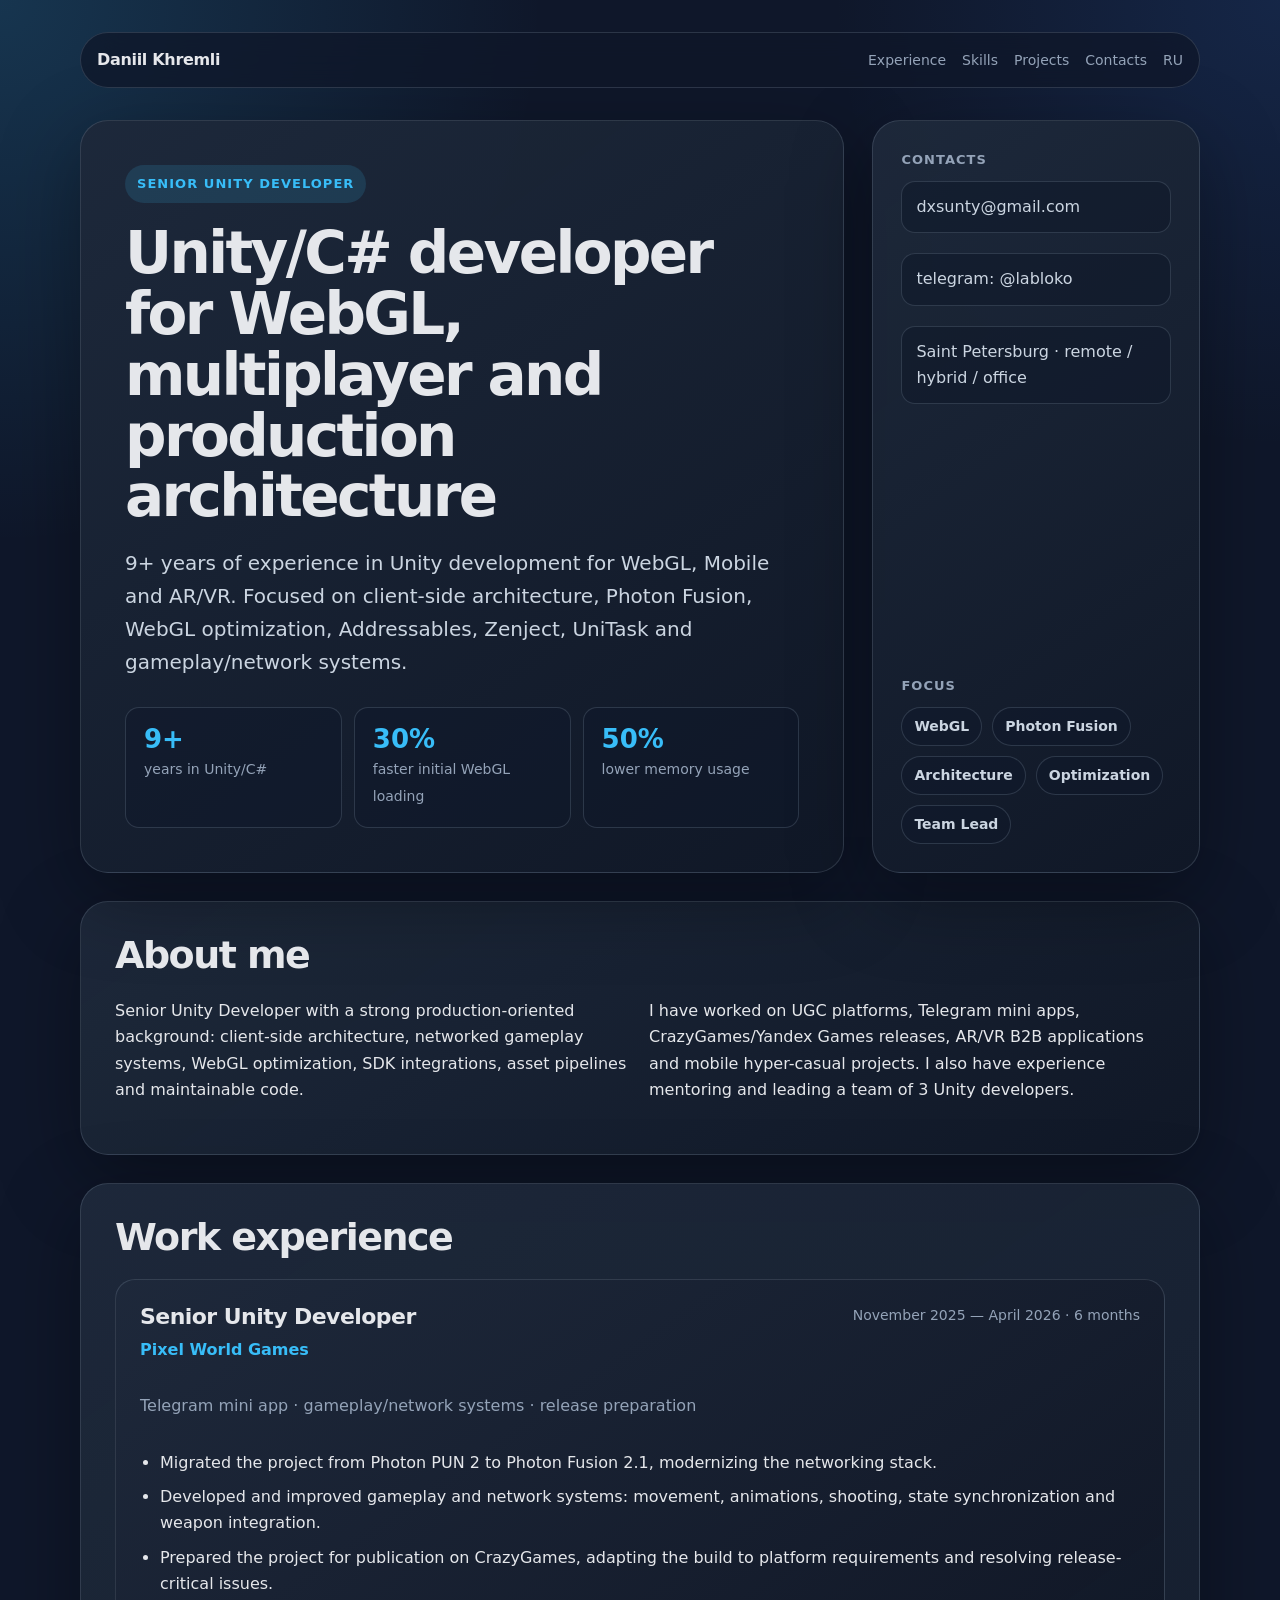
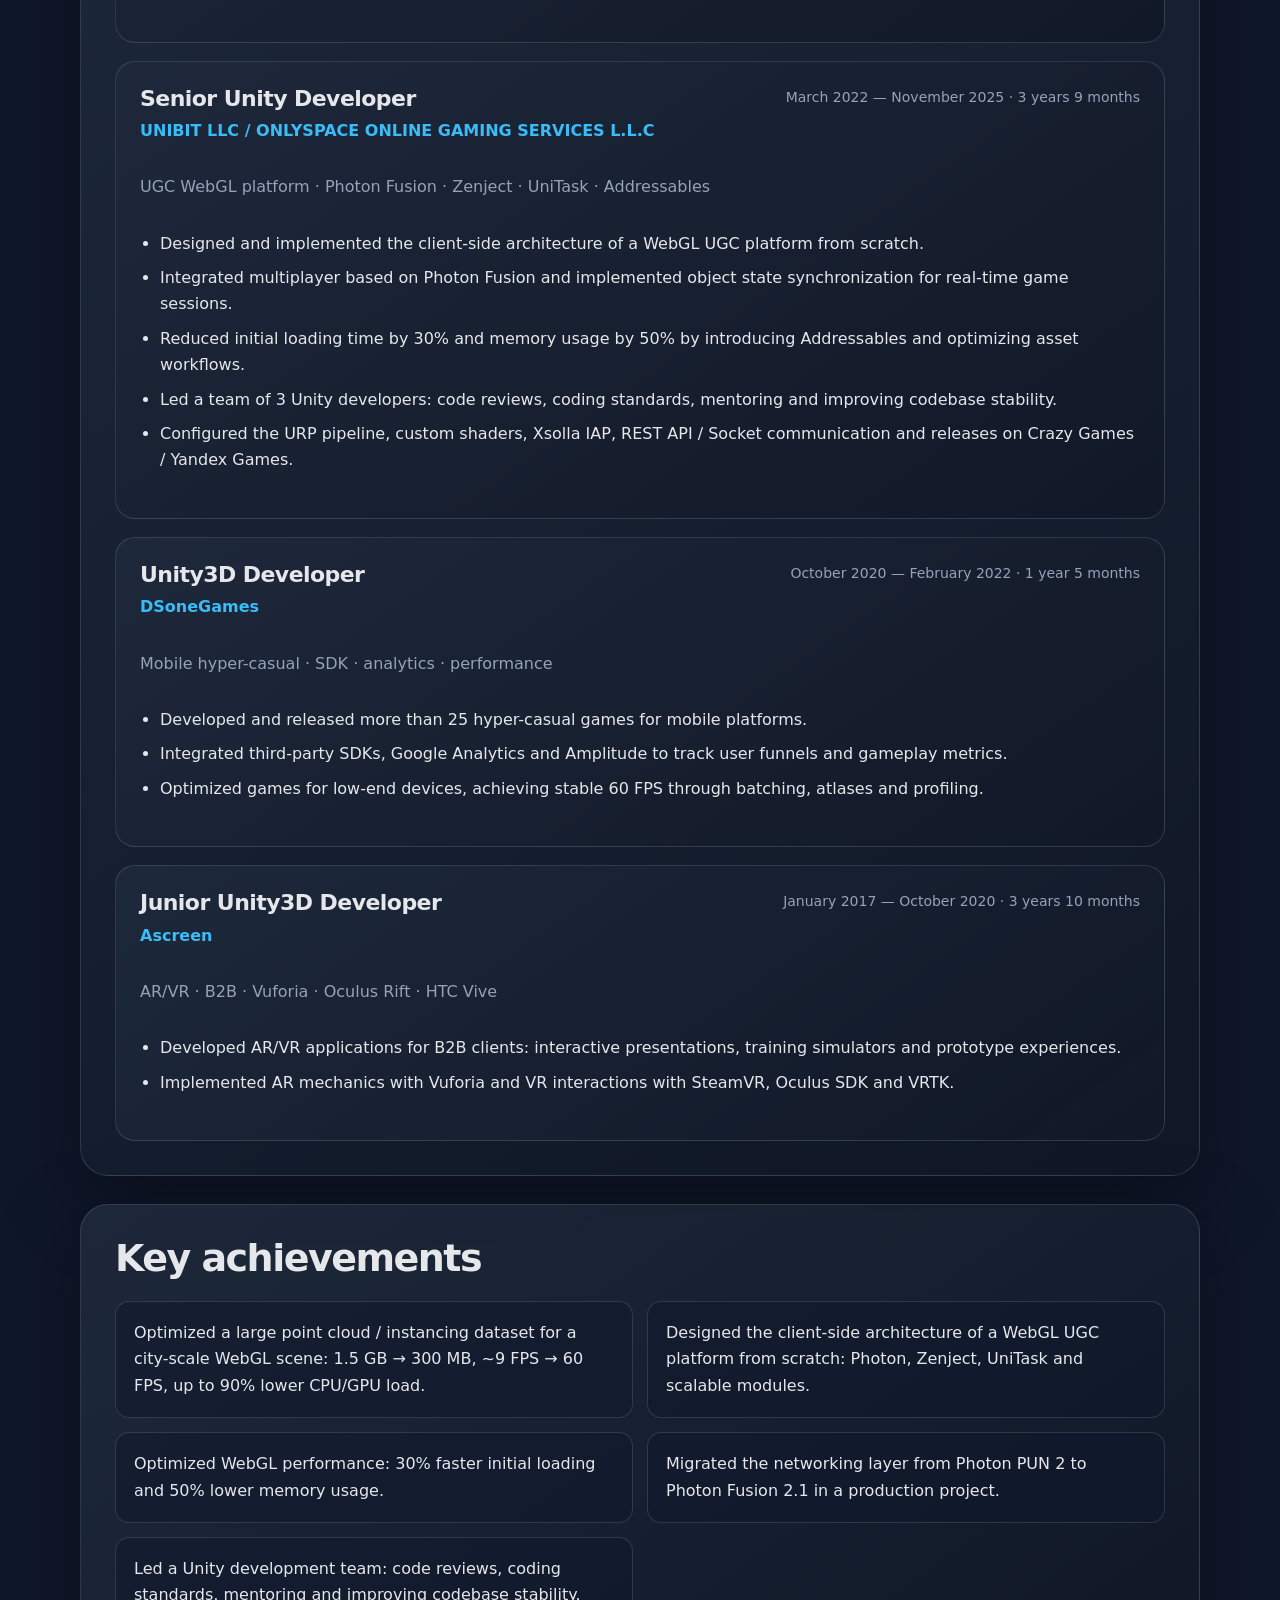
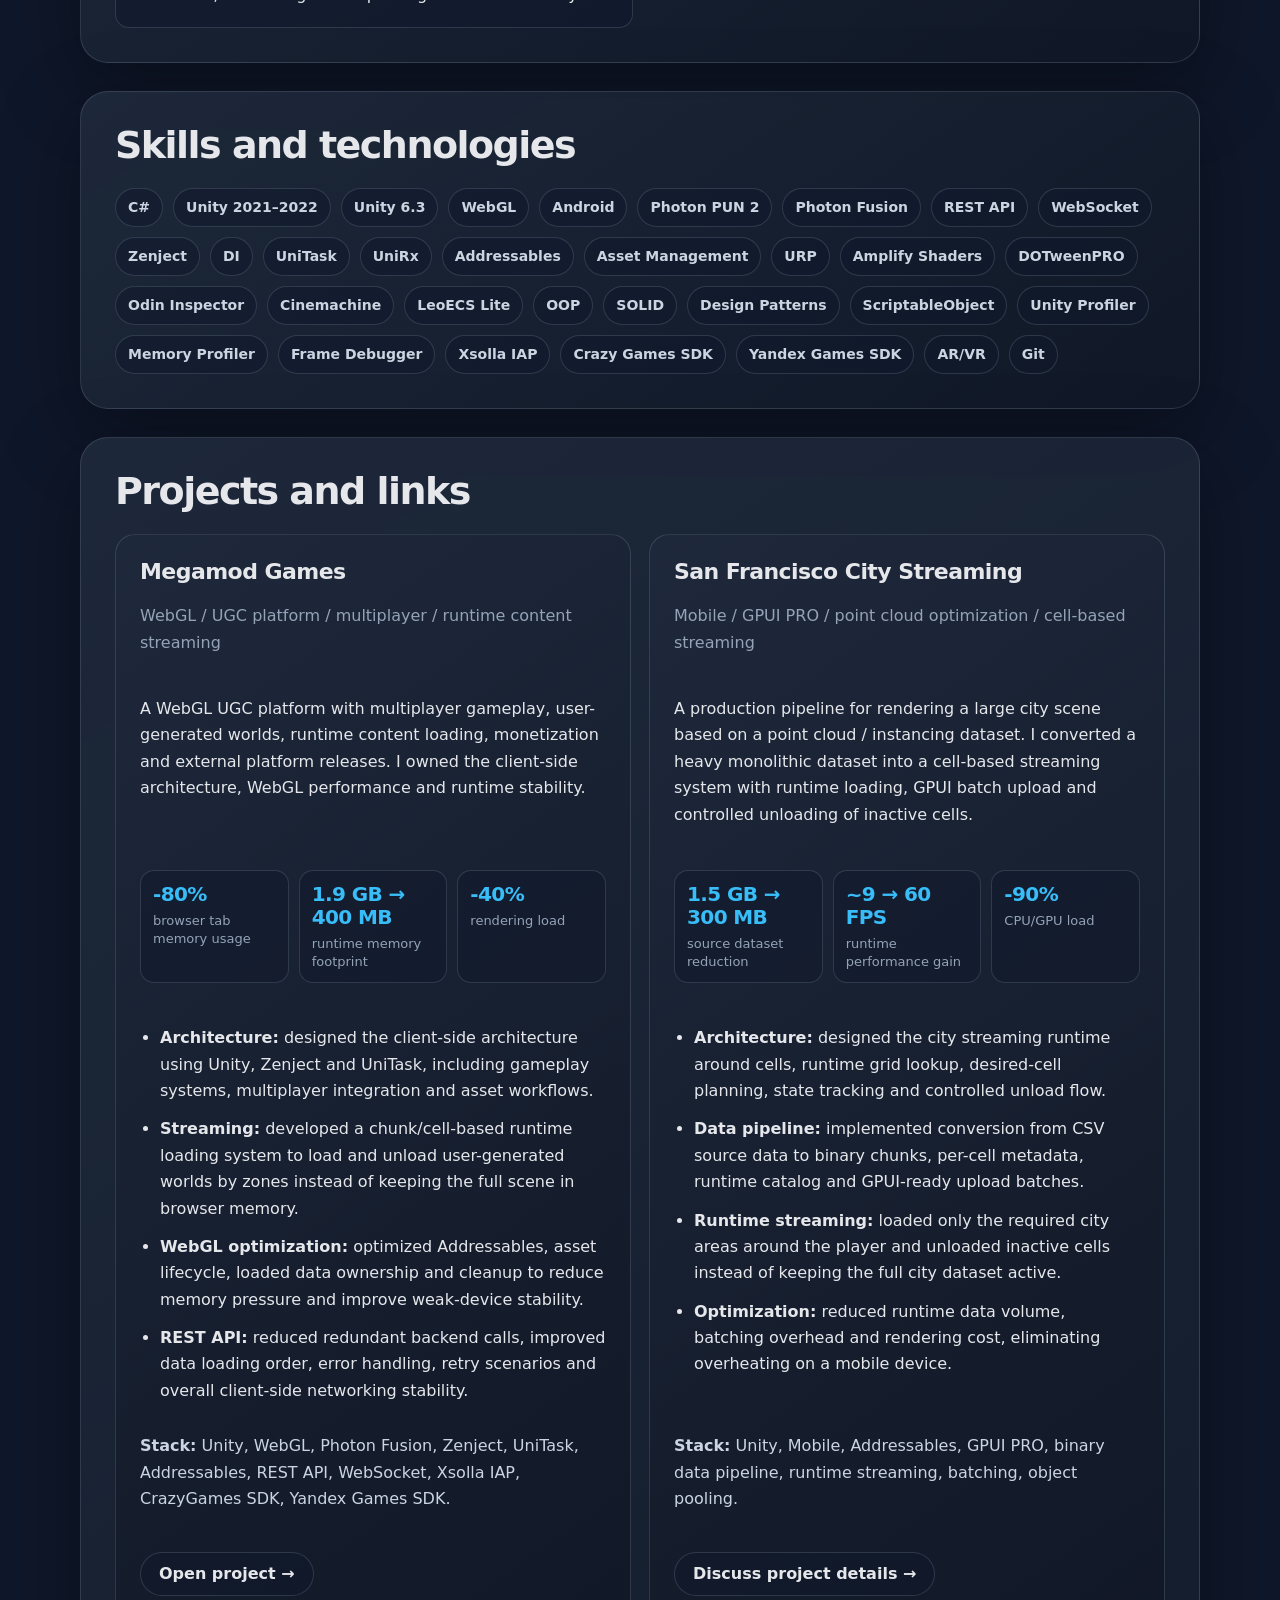
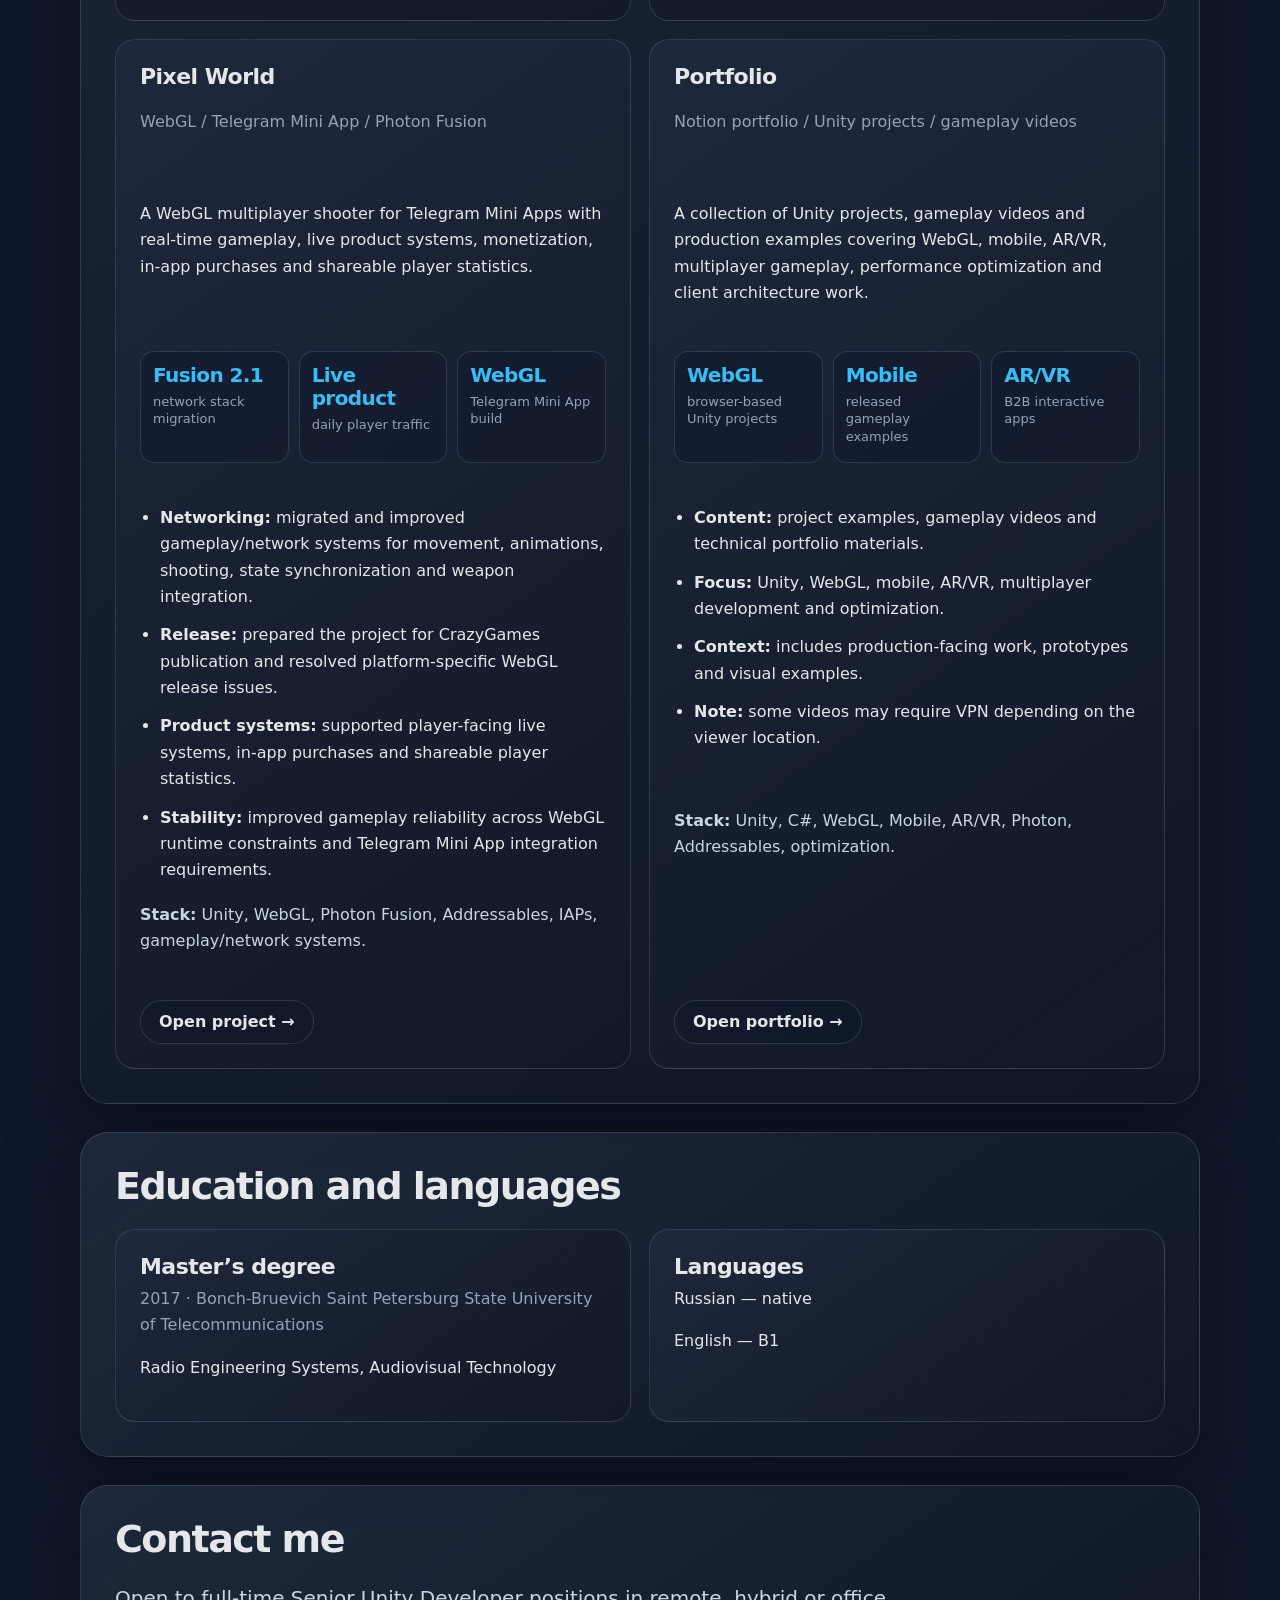
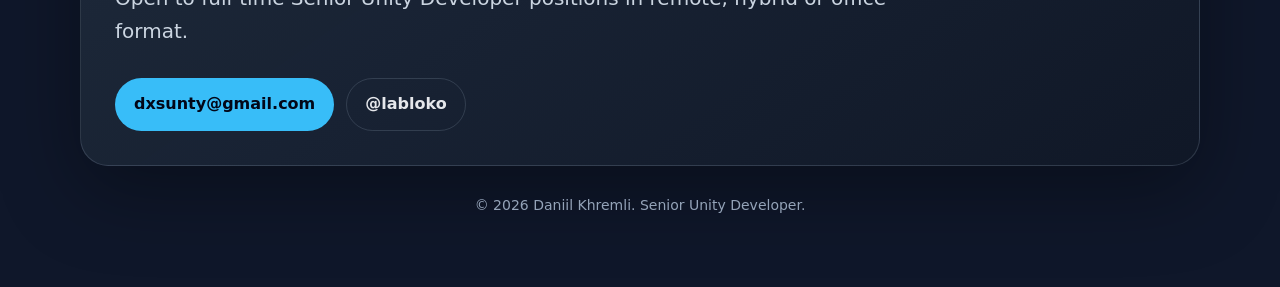
==== commit ff261f9d: "add analytics, add new project" ====
--- a/cv-en/index-en.html
+++ b/cv-en/index-en.html
@@ -1,94 +1,101 @@
 <!DOCTYPE html>
 <html lang="en">
 <head>
-    <meta charset="UTF-8" />
-    <meta name="viewport" content="width=device-width, initial-scale=1.0" />
-
-    <meta name="description" content="Daniil Khremli — Senior Unity Developer. 9+ years of experience in Unity/C#, WebGL, Photon Fusion, Zenject, UniTask, Addressables, AR/VR and mobile development." />
-    <meta name="keywords" content="Unity Developer, Senior Unity Developer, Unity WebGL, Photon Fusion, C#, Zenject, UniTask, Addressables, AR VR, Game Developer" />
-    <meta name="author" content="Daniil Khremli" />
-
-    <meta property="og:title" content="Daniil Khremli — Senior Unity Developer" />
-    <meta property="og:description" content="Senior Unity Developer with 9+ years of experience in WebGL, Mobile, AR/VR, Photon Fusion and Unity project architecture." />
-    <meta property="og:type" content="website" />
-    <meta property="og:url" content="https://YOUR_GITHUB_PAGES_URL/cv-en/index-en.html" />
-
-    <link rel="canonical" href="https://YOUR_GITHUB_PAGES_URL/cv-en/index-en.html" />
-    <link rel="alternate" hreflang="en" href="https://YOUR_GITHUB_PAGES_URL/cv-en/index-en.html" />
-    <link rel="alternate" hreflang="ru" href="https://YOUR_GITHUB_PAGES_URL/cv-ru/index-ru.html" />
-    <link rel="alternate" hreflang="x-default" href="https://YOUR_GITHUB_PAGES_URL/" />
+    <meta charset="UTF-8"/>
+    <meta name="viewport" content="width=device-width, initial-scale=1.0"/>
+    <meta name="description"
+          content="Daniil Khremli — Senior Unity Developer. 9+ years of experience in Unity/C#, WebGL, Photon Fusion, Zenject, UniTask, Addressables, AR/VR and mobile development."/>
+    <meta name="keywords"
+          content="Unity Developer, Senior Unity Developer, Unity WebGL, Photon Fusion, C#, Zenject, UniTask, Addressables, AR VR, Game Developer"/>
+    <meta name="author" content="Daniil Khremli"/>
+
+    <meta property="og:title" content="Daniil Khremli — Senior Unity Developer"/>
+    <meta property="og:description"
+          content="Senior Unity Developer with 9+ years of experience in WebGL, Mobile, AR/VR, Photon Fusion and Unity project architecture."/>
+    <meta property="og:type" content="website"/>
+    <meta property="og:url" content="https://iabloko.github.io/DaniilKhremli-CV/cv-en/index-en.html"/>
+    <script type="application/ld+json">
+        {
+            "@context": "https://schema.org",
+            "@type": "Person",
+            "name": "Daniil Khremli",
+            "alternateName": [
+                "Daniil Khremli",
+                "Хремли Даниил",
+                "iabloko"
+            ],
+            "jobTitle": "Senior Unity Developer",
+            "description": "Senior Unity Developer with 9+ years of experience in Unity/C#, WebGL, Photon Fusion, Zenject, UniTask, Addressables, AR/VR and mobile development.",
+            "email": "mailto:dxsunty@gmail.com",
+            "url": "https://iabloko.github.io/DaniilKhremli-CV/cv-en/index-en.html",
+            "sameAs": [
+                "https://t.me/labloko",
+                "https://www.crazygames.com/game/megamodgames",
+                "https://pw.game/",
+                "https://daniilkhremli.notion.site/Khremli-Daniil-3558e0cfb75980f28465c7d441dc53a8?pvs=74"
+            ],
+            "knowsAbout": [
+                "Unity",
+                "C#",
+                "Unity WebGL",
+                "Photon Fusion",
+                "Photon PUN 2",
+                "Zenject",
+                "UniTask",
+                "Addressables",
+                "AR/VR",
+                "Mobile game development",
+                "Gameplay systems",
+                "Network synchronization",
+                "Unity optimization",
+                "CrazyGames SDK",
+                "Yandex Games SDK",
+                "Telegram Mini Apps",
+                "REST API",
+                "WebSocket"
+            ],
+            "hasOccupation": {
+                "@type": "Occupation",
+                "name": "Senior Unity Developer",
+                "skills": "Unity, C#, WebGL, Photon Fusion, Zenject, UniTask, Addressables, AR/VR, mobile development, gameplay systems, network synchronization, optimization"
+            },
+            "workExample": [
+                {
+                    "@type": "CreativeWork",
+                    "name": "Megamod Games",
+                    "url": "https://www.crazygames.com/game/megamodgames",
+                    "description": "WebGL UGC platform with multiplayer gameplay, Addressables, monetization and external platform releases."
+                },
+                {
+                    "@type": "CreativeWork",
+                    "name": "San Francisco City Streaming",
+                    "description": "City-scale mobile point cloud and GPUI runtime streaming optimization: 1.5 GB to 300 MB, 9 FPS to 60 FPS, and significantly reduced CPU/GPU load."
+                },
+                {
+                    "@type": "CreativeWork",
+                    "name": "Pixel World",
+                    "url": "https://pw.game/",
+                    "description": "WebGL multiplayer shooter for Telegram Mini Apps supporting thousands of daily players, in-app purchases and shareable player statistics."
+                },
+                {
+                    "@type": "CreativeWork",
+                    "name": "Portfolio",
+                    "url": "https://daniilkhremli.notion.site/Khremli-Daniil-3558e0cfb75980f28465c7d441dc53a8?pvs=74",
+                    "description": "Collection of Unity projects, videos and portfolio materials."
+                }
+            ]
+        }
+    </script>
+
+    <link rel="stylesheet" href="../styles.css"/>
+    <link rel="stylesheet" href="../project-stack-fix.css"/>
+    <link rel="canonical" href="https://iabloko.github.io/DaniilKhremli-CV/cv-en/index-en.html"/>
+    <link rel="alternate" hreflang="en" href="https://iabloko.github.io/DaniilKhremli-CV/cv-en/index-en.html"/>
+    <link rel="alternate" hreflang="ru" href="https://iabloko.github.io/DaniilKhremli-CV/cv-ru/index-ru.html"/>
+    <link rel="alternate" hreflang="x-default" href="https://iabloko.github.io/DaniilKhremli-CV/"/>
 
     <title>Daniil Khremli — Senior Unity Developer</title>
 
-    <script type="application/ld+json">
-    {
-        "@context": "https://schema.org",
-        "@type": "Person",
-        "name": "Daniil Khremli",
-        "alternateName": [
-            "Daniil Khremli",
-            "Хремли Даниил",
-            "iabloko"
-        ],
-        "jobTitle": "Senior Unity Developer",
-        "description": "Senior Unity Developer with 9+ years of experience in Unity/C#, WebGL, Photon Fusion, Zenject, UniTask, Addressables, AR/VR and mobile development.",
-        "email": "mailto:dxsunty@gmail.com",
-        "url": "https://YOUR_GITHUB_PAGES_URL/cv-en/index-en.html",
-        "sameAs": [
-            "https://t.me/labloko",
-            "https://www.crazygames.com/game/megamodgames",
-            "https://pw.game/",
-            "https://daniilkhremli.notion.site/Khremli-Daniil-3558e0cfb75980f28465c7d441dc53a8?pvs=74"
-        ],
-        "knowsAbout": [
-            "Unity",
-            "C#",
-            "Unity WebGL",
-            "Photon Fusion",
-            "Photon PUN 2",
-            "Zenject",
-            "UniTask",
-            "Addressables",
-            "AR/VR",
-            "Mobile game development",
-            "Gameplay systems",
-            "Network synchronization",
-            "Unity optimization",
-            "CrazyGames SDK",
-            "Yandex Games SDK",
-            "Telegram Mini Apps",
-            "REST API",
-            "WebSocket"
-        ],
-        "hasOccupation": {
-            "@type": "Occupation",
-            "name": "Senior Unity Developer",
-            "skills": "Unity, C#, WebGL, Photon Fusion, Zenject, UniTask, Addressables, AR/VR, mobile development, gameplay systems, network synchronization, optimization"
-        },
-        "workExample": [
-            {
-                "@type": "CreativeWork",
-                "name": "Megamod Games",
-                "url": "https://www.crazygames.com/game/megamodgames",
-                "description": "WebGL UGC platform with multiplayer gameplay, Addressables, monetization and external platform releases."
-            },
-            {
-                "@type": "CreativeWork",
-                "name": "Pixel World",
-                "url": "https://pw.game/",
-                "description": "WebGL multiplayer shooter for Telegram Mini Apps supporting thousands of daily players, in-app purchases and shareable player statistics."
-            },
-            {
-                "@type": "CreativeWork",
-                "name": "Portfolio",
-                "url": "https://daniilkhremli.notion.site/Khremli-Daniil-3558e0cfb75980f28465c7d441dc53a8?pvs=74",
-                "description": "Collection of Unity projects, videos and portfolio materials."
-            }
-        ]
-    }
-        </script>
-
-    <link rel="stylesheet" href="../styles.css" />
 </head>
 <body>
 <main class="page">
@@ -138,7 +145,8 @@
                 <p class="side-title">Contacts</p>
                 <ul class="contact-list">
                     <li><a href="mailto:dxsunty@gmail.com">dxsunty@gmail.com</a></li>
-                    <li><a href="https://t.me/labloko" target="_blank" rel="noopener noreferrer">telegram: @labloko</a></li>
+                    <li><a href="https://t.me/labloko" target="_blank" rel="noopener noreferrer">telegram: @labloko</a>
+                    </li>
                     <li><span>Saint Petersburg · remote / hybrid / office</span></li>
                 </ul>
             </div>
@@ -188,9 +196,14 @@
                 <p class="muted">Telegram mini app · gameplay/network systems · release preparation</p>
 
                 <ul>
-                    <li>Migrated the project from Photon PUN 2 to Photon Fusion 2.1, modernizing the networking stack.</li>
-                    <li>Developed and improved gameplay and network systems: movement, animations, shooting, state synchronization and weapon integration.</li>
-                    <li>Prepared the project for publication on CrazyGames, adapting the build to platform requirements and resolving release-critical issues.</li>
+                    <li>Migrated the project from Photon PUN 2 to Photon Fusion 2.1, modernizing the networking stack.
+                    </li>
+                    <li>Developed and improved gameplay and network systems: movement, animations, shooting, state
+                        synchronization and weapon integration.
+                    </li>
+                    <li>Prepared the project for publication on CrazyGames, adapting the build to platform requirements
+                        and resolving release-critical issues.
+                    </li>
                 </ul>
             </article>
 
@@ -207,10 +220,18 @@
 
                 <ul>
                     <li>Designed and implemented the client-side architecture of a WebGL UGC platform from scratch.</li>
-                    <li>Integrated multiplayer based on Photon Fusion and implemented object state synchronization for real-time game sessions.</li>
-                    <li>Reduced initial loading time by 30% and memory usage by 50% by introducing Addressables and optimizing asset workflows.</li>
-                    <li>Led a team of 3 Unity developers: code reviews, coding standards, mentoring and improving codebase stability.</li>
-                    <li>Configured the URP pipeline, custom shaders, Xsolla IAP, REST API / Socket communication and releases on Crazy Games / Yandex Games.</li>
+                    <li>Integrated multiplayer based on Photon Fusion and implemented object state synchronization for
+                        real-time game sessions.
+                    </li>
+                    <li>Reduced initial loading time by 30% and memory usage by 50% by introducing Addressables and
+                        optimizing asset workflows.
+                    </li>
+                    <li>Led a team of 3 Unity developers: code reviews, coding standards, mentoring and improving
+                        codebase stability.
+                    </li>
+                    <li>Configured the URP pipeline, custom shaders, Xsolla IAP, REST API / Socket communication and
+                        releases on Crazy Games / Yandex Games.
+                    </li>
                 </ul>
             </article>
 
@@ -227,8 +248,12 @@
 
                 <ul>
                     <li>Developed and released more than 25 hyper-casual games for mobile platforms.</li>
-                    <li>Integrated third-party SDKs, Google Analytics and Amplitude to track user funnels and gameplay metrics.</li>
-                    <li>Optimized games for low-end devices, achieving stable 60 FPS through batching, atlases and profiling.</li>
+                    <li>Integrated third-party SDKs, Google Analytics and Amplitude to track user funnels and gameplay
+                        metrics.
+                    </li>
+                    <li>Optimized games for low-end devices, achieving stable 60 FPS through batching, atlases and
+                        profiling.
+                    </li>
                 </ul>
             </article>
 
@@ -244,8 +269,11 @@
                 <p class="muted">AR/VR · B2B · Vuforia · Oculus Rift · HTC Vive</p>
 
                 <ul>
-                    <li>Developed AR/VR applications for B2B clients: interactive presentations, training simulators and prototype experiences.</li>
-                    <li>Implemented AR mechanics with Vuforia and VR interactions with SteamVR, Oculus SDK and VRTK.</li>
+                    <li>Developed AR/VR applications for B2B clients: interactive presentations, training simulators and
+                        prototype experiences.
+                    </li>
+                    <li>Implemented AR mechanics with Vuforia and VR interactions with SteamVR, Oculus SDK and VRTK.
+                    </li>
                 </ul>
             </article>
         </div>
@@ -255,10 +283,17 @@
         <h2 id="achievements-title">Key achievements</h2>
 
         <ul class="highlight-list">
-            <li>Designed the client-side architecture of a WebGL UGC platform from scratch: Photon, Zenject, UniTask and scalable modules.</li>
+            <li>Optimized a large point cloud / instancing dataset for a city-scale WebGL scene: 1.5 GB → 300 MB, ~9 FPS
+                → 60 FPS, up to 90% lower CPU/GPU load.
+            </li>
+            <li>Designed the client-side architecture of a WebGL UGC platform from scratch: Photon, Zenject, UniTask and
+                scalable modules.
+            </li>
             <li>Optimized WebGL performance: 30% faster initial loading and 50% lower memory usage.</li>
             <li>Migrated the networking layer from Photon PUN 2 to Photon Fusion 2.1 in a production project.</li>
-            <li>Led a Unity development team: code reviews, coding standards, mentoring and improving codebase stability.</li>
+            <li>Led a Unity development team: code reviews, coding standards, mentoring and improving codebase
+                stability.
+            </li>
         </ul>
     </section>
 
@@ -306,50 +341,206 @@
         <h2 id="projects-title">Projects and links</h2>
 
         <div class="grid-2">
-            <article class="card" itemscope itemtype="https://schema.org/CreativeWork">
+            <article class="card project-card" itemscope itemtype="https://schema.org/CreativeWork">
                 <h3 itemprop="name">Megamod Games</h3>
-                <p class="muted">WebGL / UGC platform / CrazyGames</p>
-                <p itemprop="description">
-                    WebGL UGC platform with multiplayer gameplay, Addressables,
-                    monetization and external platform releases.
-                </p>
-                <ul>
-                    <li><strong>Role:</strong> Senior Unity Developer / client-side architecture owner</li>
-                    <li><strong>Impact:</strong> 30% faster initial WebGL loading and 50% lower memory usage</li>
-                    <li><strong>Stack:</strong> Unity, WebGL, Photon Fusion, Zenject, UniTask, Addressables, Xsolla IAP</li>
-                    <li><strong>Platform:</strong> CrazyGames, Yandex Games, WebGL</li>
-                </ul>
-                <a itemprop="url" href="https://www.crazygames.com/game/megamodgames" target="_blank" rel="noopener noreferrer">Open project →</a>
-            </article>
-
-            <article class="card" itemscope itemtype="https://schema.org/CreativeWork">
+                <p class="muted">WebGL / UGC platform / multiplayer / runtime content streaming</p>
+
+                <p class="project-description" itemprop="description">
+                    A WebGL UGC platform with multiplayer gameplay, user-generated worlds,
+                    runtime content loading, monetization and external platform releases.
+                    I owned the client-side architecture, WebGL performance and runtime stability.
+                </p>
+
+                <div class="project-metrics" aria-label="Megamod Games key results">
+                    <div class="project-metric">
+                        <strong>-80%</strong>
+                        <span>browser tab memory usage</span>
+                    </div>
+                    <div class="project-metric">
+                        <strong>1.9 GB → 400 MB</strong>
+                        <span>runtime memory footprint</span>
+                    </div>
+                    <div class="project-metric">
+                        <strong>-40%</strong>
+                        <span>rendering load</span>
+                    </div>
+                </div>
+
+                <ul class="project-points">
+                    <li>
+                        <strong>Architecture:</strong> designed the client-side architecture using Unity,
+                        Zenject and UniTask, including gameplay systems, multiplayer integration and asset workflows.
+                    </li>
+                    <li>
+                        <strong>Streaming:</strong> developed a chunk/cell-based runtime loading system to load and unload
+                        user-generated worlds by zones instead of keeping the full scene in browser memory.
+                    </li>
+                    <li>
+                        <strong>WebGL optimization:</strong> optimized Addressables, asset lifecycle, loaded data ownership
+                        and cleanup to reduce memory pressure and improve weak-device stability.
+                    </li>
+                    <li>
+                        <strong>REST API:</strong> reduced redundant backend calls, improved data loading order,
+                        error handling, retry scenarios and overall client-side networking stability.
+                    </li>
+                </ul>
+
+                <p class="project-stack">
+                    <strong>Stack:</strong> Unity, WebGL, Photon Fusion, Zenject, UniTask, Addressables,
+                    REST API, WebSocket, Xsolla IAP, CrazyGames SDK, Yandex Games SDK.
+                </p>
+
+                <a itemprop="url" href="https://www.crazygames.com/game/megamodgames" target="_blank"
+                   rel="noopener noreferrer">Open project →</a>
+            </article>
+
+            <article class="card project-card" itemscope itemtype="https://schema.org/CreativeWork">
+                <h3 itemprop="name">San Francisco City Streaming</h3>
+                <p class="muted">Mobile / GPUI PRO / point cloud optimization / cell-based streaming</p>
+
+                <p class="project-description" itemprop="description">
+                    A production pipeline for rendering a large city scene based on a point cloud / instancing dataset.
+                    I converted a heavy monolithic dataset into a cell-based streaming system with runtime loading,
+                    GPUI batch upload and controlled unloading of inactive cells.
+                </p>
+
+                <div class="project-metrics" aria-label="San Francisco City Streaming key results">
+                    <div class="project-metric">
+                        <strong>1.5 GB → 300 MB</strong>
+                        <span>source dataset reduction</span>
+                    </div>
+                    <div class="project-metric">
+                        <strong>~9 → 60 FPS</strong>
+                        <span>runtime performance gain</span>
+                    </div>
+                    <div class="project-metric">
+                        <strong>-90%</strong>
+                        <span>CPU/GPU load</span>
+                    </div>
+                </div>
+
+                <ul class="project-points">
+                    <li>
+                        <strong>Architecture:</strong> designed the city streaming runtime around cells,
+                        runtime grid lookup, desired-cell planning, state tracking and controlled unload flow.
+                    </li>
+                    <li>
+                        <strong>Data pipeline:</strong> implemented conversion from CSV source data to binary chunks,
+                        per-cell metadata, runtime catalog and GPUI-ready upload batches.
+                    </li>
+                    <li>
+                        <strong>Runtime streaming:</strong> loaded only the required city areas around the player and
+                        unloaded inactive cells instead of keeping the full city dataset active.
+                    </li>
+                    <li>
+                        <strong>Optimization:</strong> reduced runtime data volume, batching overhead and rendering cost,
+                        eliminating overheating on a mobile device.
+                    </li>
+                </ul>
+
+                <p class="project-stack">
+                    <strong>Stack:</strong> Unity, Mobile, Addressables, GPUI PRO, binary data pipeline,
+                    runtime streaming, batching, object pooling.
+                </p>
+                <a href="#contacts">Discuss project details →</a>
+            </article>
+
+            <article class="card project-card" itemscope itemtype="https://schema.org/CreativeWork">
                 <h3 itemprop="name">Pixel World</h3>
                 <p class="muted">WebGL / Telegram Mini App / Photon Fusion</p>
-                <p itemprop="description">
-                    WebGL multiplayer shooter for Telegram Mini Apps, focused on real-time gameplay,
-                    monetization and player-facing live product systems.
-                </p>
-                <ul>
-                    <li><strong>Role:</strong> Senior Unity Developer</li>
-                    <li><strong>Impact:</strong> Supports thousands of daily players, in-app purchases and shareable player statistics</li>
-                    <li><strong>Stack:</strong> Unity, WebGL, Photon Fusion, Addressables, IAPs, gameplay/network systems</li>
-                    <li><strong>Platform:</strong> Telegram Mini Apps, WebGL</li>
-                </ul>
+
+                <p class="project-description" itemprop="description">
+                    A WebGL multiplayer shooter for Telegram Mini Apps with real-time gameplay,
+                    live product systems, monetization, in-app purchases and shareable player statistics.
+                </p>
+
+                <div class="project-metrics" aria-label="Pixel World key results">
+                    <div class="project-metric">
+                        <strong>Fusion 2.1</strong>
+                        <span>network stack migration</span>
+                    </div>
+                    <div class="project-metric">
+                        <strong>Live product</strong>
+                        <span>daily player traffic</span>
+                    </div>
+                    <div class="project-metric">
+                        <strong>WebGL</strong>
+                        <span>Telegram Mini App build</span>
+                    </div>
+                </div>
+
+                <ul class="project-points">
+                    <li>
+                        <strong>Networking:</strong> migrated and improved gameplay/network systems for movement,
+                        animations, shooting, state synchronization and weapon integration.
+                    </li>
+                    <li>
+                        <strong>Release:</strong> prepared the project for CrazyGames publication and resolved
+                        platform-specific WebGL release issues.
+                    </li>
+                    <li>
+                        <strong>Product systems:</strong> supported player-facing live systems, in-app purchases
+                        and shareable player statistics.
+                    </li>
+                    <li>
+                        <strong>Stability:</strong> improved gameplay reliability across WebGL runtime constraints
+                        and Telegram Mini App integration requirements.
+                    </li>
+                </ul>
+
+                <p class="project-stack">
+                    <strong>Stack:</strong> Unity, WebGL, Photon Fusion, Addressables, IAPs, gameplay/network systems.
+                </p>
+
                 <a itemprop="url" href="https://pw.game/" target="_blank" rel="noopener noreferrer">Open project →</a>
             </article>
 
-            <article class="card" itemscope itemtype="https://schema.org/CreativeWork">
+            <article class="card project-card" itemscope itemtype="https://schema.org/CreativeWork">
                 <h3 itemprop="name">Portfolio</h3>
-                <p class="muted">Notion portfolio</p>
-                <p itemprop="description">
-                    A collection of Unity projects, videos and production examples.
-                    If videos do not load, VPN may be required.
-                </p>
-                <ul>
-                    <li><strong>Content:</strong> Project examples, gameplay videos and technical portfolio materials</li>
-                    <li><strong>Focus:</strong> Unity, WebGL, mobile, AR/VR and multiplayer development</li>
-                </ul>
-                <a itemprop="url" href="https://daniilkhremli.notion.site/Khremli-Daniil-3558e0cfb75980f28465c7d441dc53a8?pvs=74" target="_blank" rel="noopener noreferrer">Open portfolio →</a>
+                <p class="muted">Notion portfolio / Unity projects / gameplay videos</p>
+
+                <p class="project-description" itemprop="description">
+                    A collection of Unity projects, gameplay videos and production examples covering WebGL,
+                    mobile, AR/VR, multiplayer gameplay, performance optimization and client architecture work.
+                </p>
+
+                <div class="project-metrics" aria-label="Portfolio focus areas">
+                    <div class="project-metric">
+                        <strong>WebGL</strong>
+                        <span>browser-based Unity projects</span>
+                    </div>
+                    <div class="project-metric">
+                        <strong>Mobile</strong>
+                        <span>released gameplay examples</span>
+                    </div>
+                    <div class="project-metric">
+                        <strong>AR/VR</strong>
+                        <span>B2B interactive apps</span>
+                    </div>
+                </div>
+
+                <ul class="project-points">
+                    <li>
+                        <strong>Content:</strong> project examples, gameplay videos and technical portfolio materials.
+                    </li>
+                    <li>
+                        <strong>Focus:</strong> Unity, WebGL, mobile, AR/VR, multiplayer development and optimization.
+                    </li>
+                    <li>
+                        <strong>Context:</strong> includes production-facing work, prototypes and visual examples.
+                    </li>
+                    <li>
+                        <strong>Note:</strong> some videos may require VPN depending on the viewer location.
+                    </li>
+                </ul>
+
+                <p class="project-stack">
+                    <strong>Stack:</strong> Unity, C#, WebGL, Mobile, AR/VR, Photon, Addressables, optimization.
+                </p>
+
+                <a itemprop="url"
+                   href="https://daniilkhremli.notion.site/Khremli-Daniil-3558e0cfb75980f28465c7d441dc53a8?pvs=74"
+                   target="_blank" rel="noopener noreferrer">Open portfolio →</a>
             </article>
         </div>
     </section>
@@ -381,7 +572,8 @@
 
         <div class="actions">
             <a class="button" href="mailto:dxsunty@gmail.com">dxsunty@gmail.com</a>
-            <a class="button secondary" href="https://t.me/labloko" target="_blank" rel="noopener noreferrer">@labloko</a>
+            <a class="button secondary" href="https://t.me/labloko" target="_blank"
+               rel="noopener noreferrer">@labloko</a>
         </div>
     </section>
 
--- a/styles.css
+++ b/styles.css
@@ -434,3 +434,96 @@
         width: 100%;
     }
 }
+
+/* Project cards: symmetric structure for portfolio section */
+.project-card {
+    display: flex;
+    flex-direction: column;
+    gap: 18px;
+}
+
+.project-card h3,
+.project-card .muted,
+.project-card p,
+.project-card ul {
+    margin-top: 0;
+}
+
+.project-card h3 {
+    margin-bottom: 0;
+}
+
+.project-card .muted {
+    min-height: 48px;
+    margin-bottom: 0;
+}
+
+.project-description {
+    min-height: 128px;
+    margin-bottom: 0;
+}
+
+.project-metrics {
+    display: grid;
+    grid-template-columns: repeat(3, minmax(0, 1fr));
+    gap: 10px;
+}
+
+.project-metric {
+    min-height: 96px;
+    padding: 12px;
+    border: 1px solid var(--border);
+    border-radius: var(--radius-md);
+    background: rgba(15, 23, 42, 0.48);
+}
+
+.project-metric strong {
+    display: block;
+    color: var(--accent);
+    font-size: 20px;
+    line-height: 1.15;
+    letter-spacing: -0.03em;
+}
+
+.project-metric span {
+    display: block;
+    margin-top: 6px;
+    color: var(--text-muted);
+    font-size: 13px;
+    line-height: 1.35;
+}
+
+.project-points {
+    display: flex;
+    flex-direction: column;
+    gap: 12px;
+    margin: 0;
+    padding-left: 20px;
+}
+
+.project-points li {
+    margin-top: 0;
+}
+
+.project-stack {
+    margin-top: auto;
+    margin-bottom: 0;
+    color: #cbd5e1;
+}
+
+.project-stack + a {
+    margin-top: 0;
+}
+
+@media (max-width: 900px) {
+    .project-card .muted,
+    .project-description {
+        min-height: auto;
+    }
+}
+
+@media (max-width: 680px) {
+    .project-metrics {
+        grid-template-columns: 1fr;
+    }
+}
--- a/project-stack-fix.css
+++ b/project-stack-fix.css
@@ -0,0 +1,116 @@
+/*
+    Project cards row-based alignment fix.
+    Connect this file AFTER styles.css / styles-symmetric.css:
+
+    <link rel="stylesheet" href="../project-card-row-align.css" />
+
+    Why this exists:
+    The project cards have different amounts of text.
+    A single global min-height for all .project-points makes the first row acceptable,
+    but creates ugly empty gaps in shorter cards like Pixel World / Portfolio.
+    This file aligns cards per visual row instead of forcing one height for every card.
+*/
+
+@media (min-width: 901px) {
+    #projects .grid-2 {
+        align-items: stretch;
+    }
+
+    #projects .project-card {
+        display: flex;
+        flex-direction: column;
+    }
+
+    #projects .project-card .muted {
+        min-height: 52px;
+        margin-bottom: 22px;
+    }
+
+    #projects .project-card .project-description {
+        margin-bottom: 24px;
+    }
+
+    #projects .project-card .project-metrics {
+        margin-bottom: 24px;
+    }
+
+    #projects .project-card .project-points {
+        margin-top: 0;
+        margin-bottom: 0;
+    }
+
+    #projects .project-card .project-stack {
+        margin-top: 0;
+        margin-bottom: 22px;
+    }
+
+    #projects .project-card > a {
+        margin-top: auto;
+    }
+
+    /*
+        Row 1:
+        Megamod Games + San Francisco City Streaming.
+        These are the heaviest technical cards, so they need a taller bullet area.
+    */
+    #projects .project-card:nth-child(1) .project-description,
+    #projects .project-card:nth-child(2) .project-description {
+        min-height: 132px;
+    }
+
+    #projects .project-card:nth-child(1) .project-metrics,
+    #projects .project-card:nth-child(2) .project-metrics {
+        min-height: 112px;
+    }
+
+    #projects .project-card:nth-child(1) .project-points,
+    #projects .project-card:nth-child(2) .project-points {
+        min-height: 390px;
+    }
+
+    #projects .project-card:nth-child(1) .project-stack,
+    #projects .project-card:nth-child(2) .project-stack {
+        min-height: 78px;
+    }
+
+    /*
+        Row 2:
+        Pixel World + Portfolio.
+        These cards are shorter. Do NOT use the same bullet height as row 1,
+        otherwise the stack block falls too low and the card looks empty.
+    */
+    #projects .project-card:nth-child(3) .project-description,
+    #projects .project-card:nth-child(4) .project-description {
+        min-height: 108px;
+    }
+
+    #projects .project-card:nth-child(3) .project-metrics,
+    #projects .project-card:nth-child(4) .project-metrics {
+        min-height: 112px;
+    }
+
+    #projects .project-card:nth-child(3) .project-points,
+    #projects .project-card:nth-child(4) .project-points {
+        min-height: 285px;
+    }
+
+    #projects .project-card:nth-child(3) .project-stack,
+    #projects .project-card:nth-child(4) .project-stack {
+        min-height: 58px;
+    }
+}
+
+@media (max-width: 900px) {
+    #projects .project-card .muted,
+    #projects .project-card .project-description,
+    #projects .project-card .project-metrics,
+    #projects .project-card .project-points,
+    #projects .project-card .project-stack {
+        min-height: auto;
+        margin-bottom: initial;
+    }
+
+    #projects .project-card > a {
+        margin-top: auto;
+    }
+}
